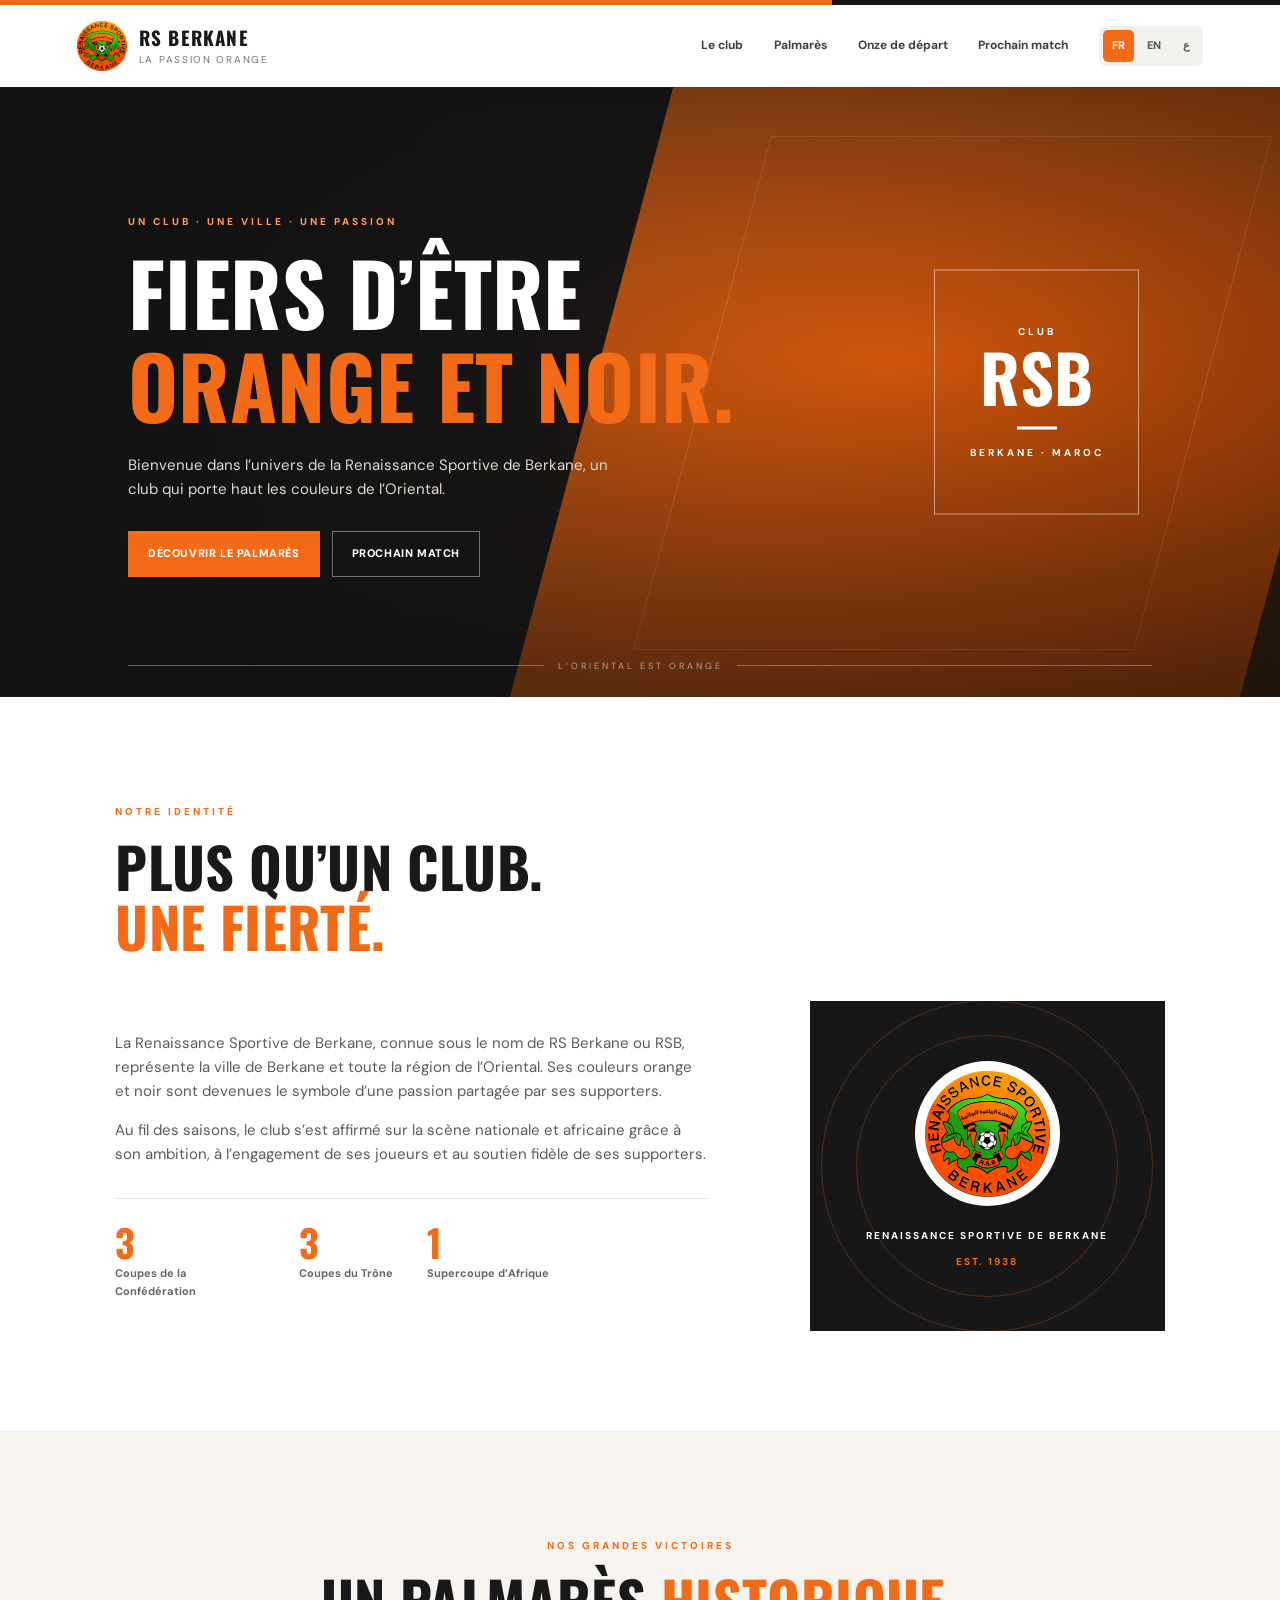
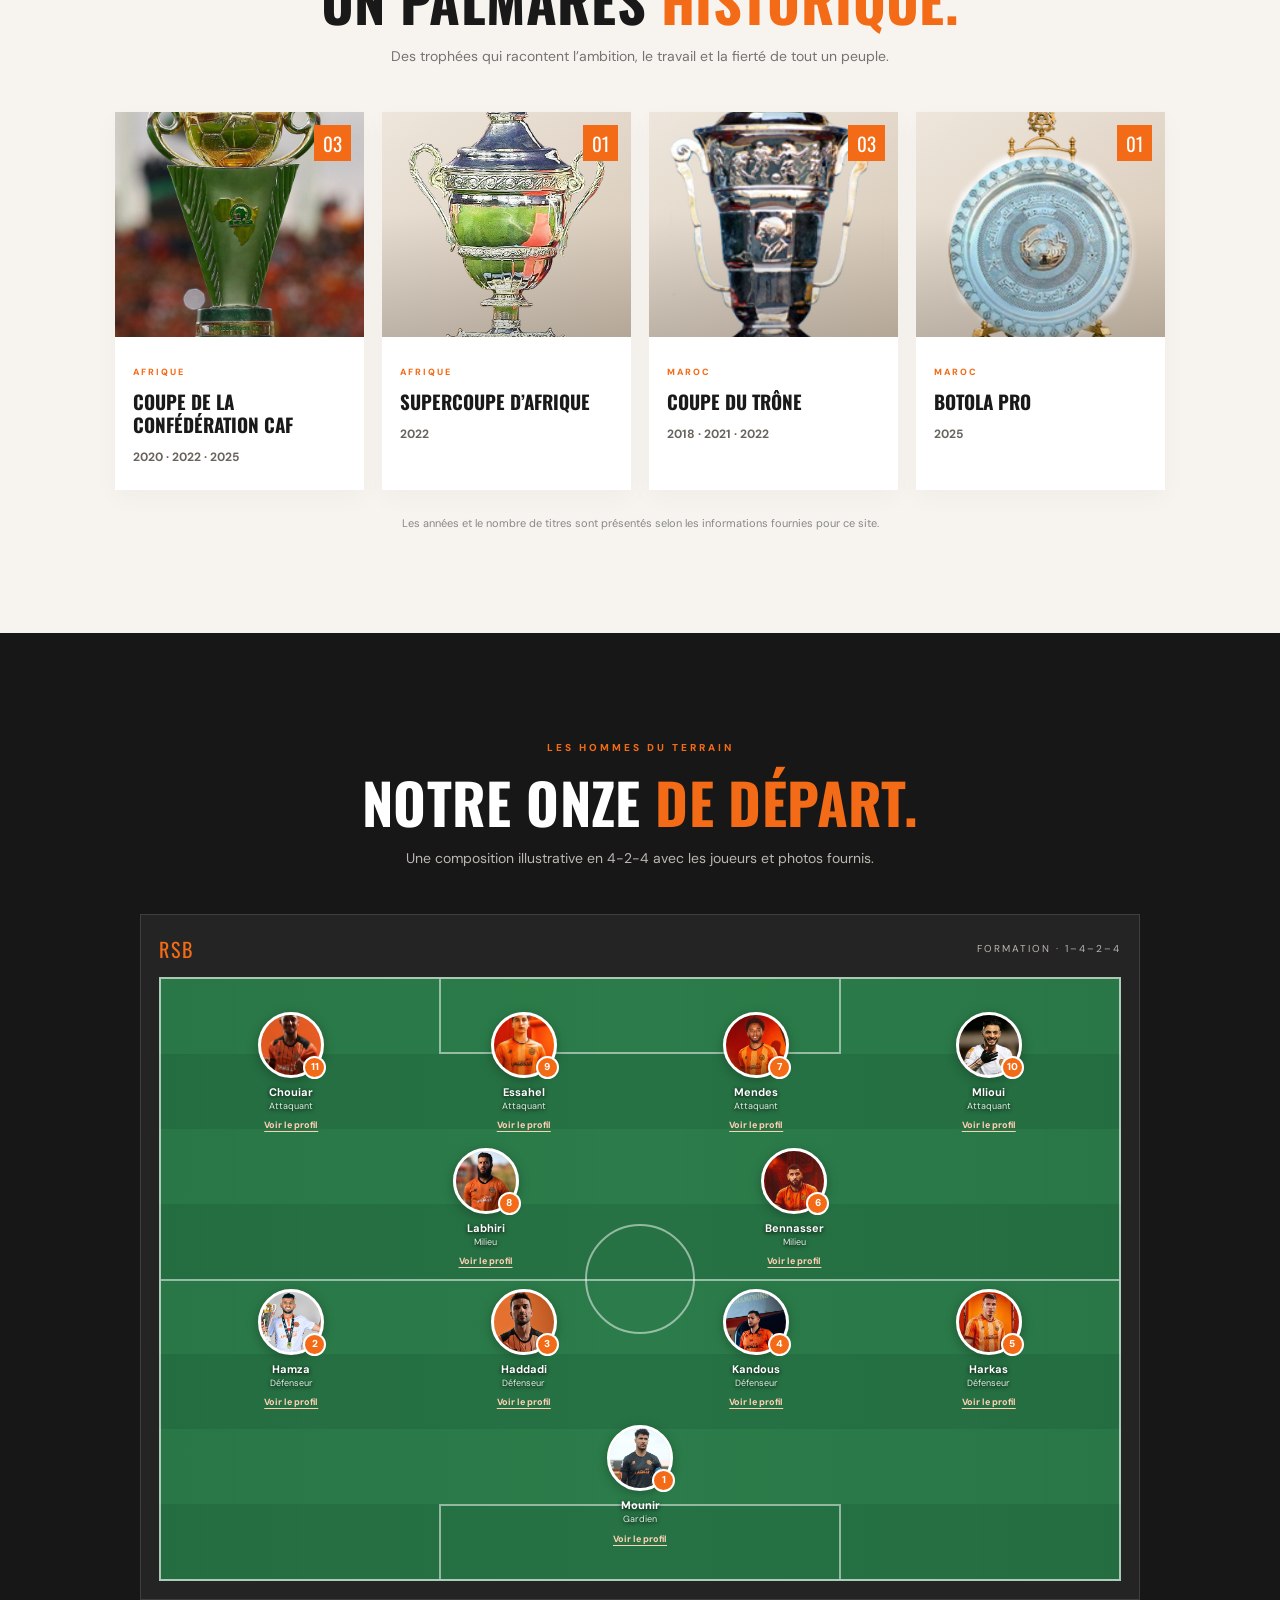
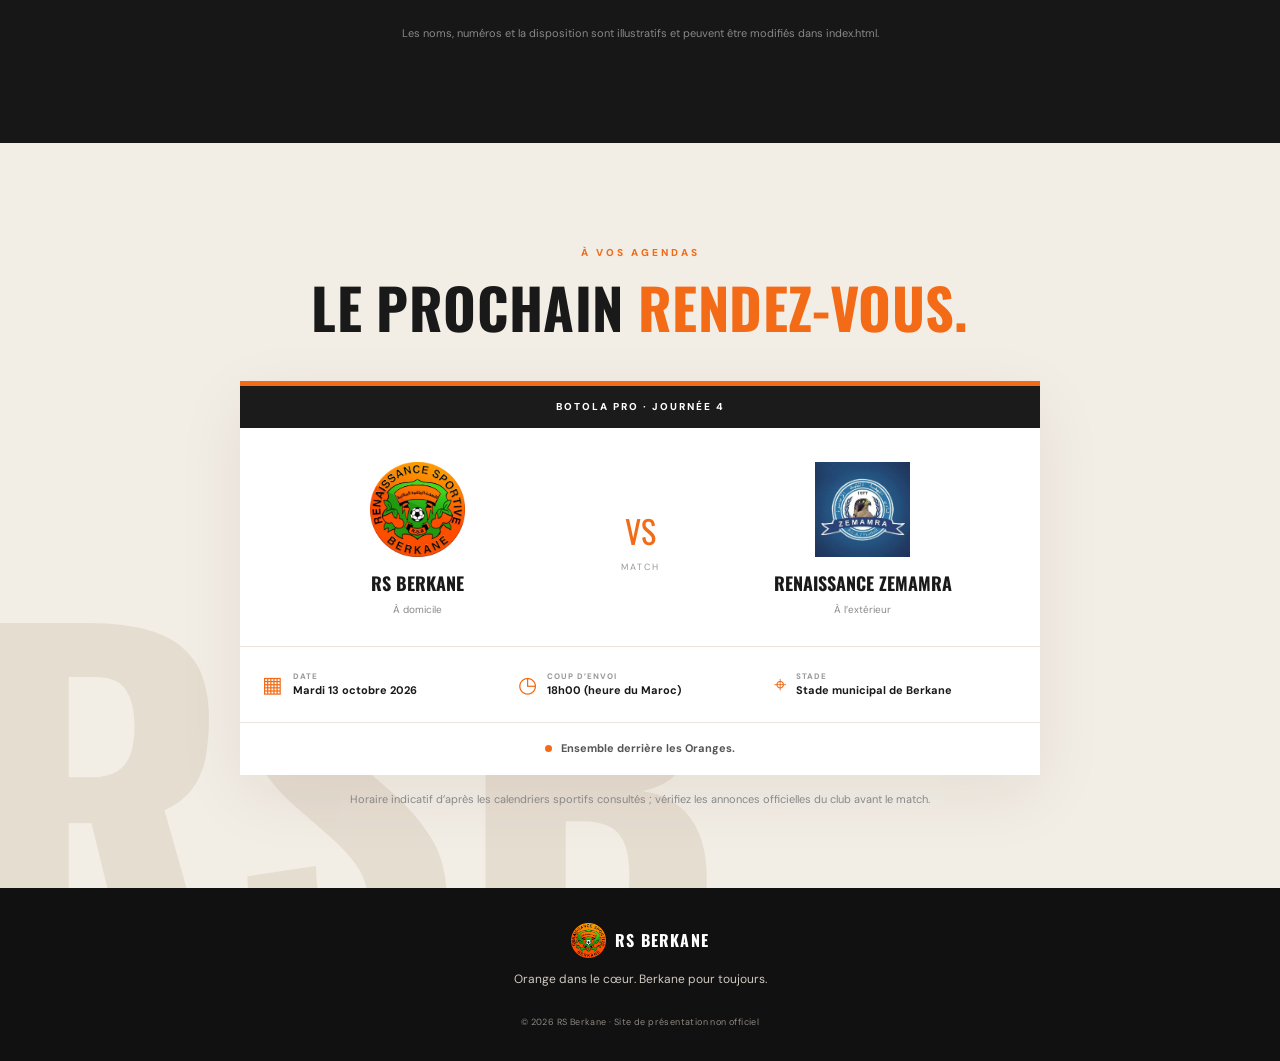
==== index.html @ 5e200d6b "Update index.html" ====
<!doctype html>
<html lang="fr">
<head>
  <meta charset="utf-8">
  <meta name="viewport" content="width=device-width, initial-scale=1">
  <meta name="theme-color" content="#f36b16">
  <meta name="description" content="Site de présentation de la Renaissance Sportive de Berkane : histoire, palmarès, effectif et prochain match.">
  <title>RS Berkane — Le club</title>
  <link rel="stylesheet" href="style.css">
</head>
<body>
  <div class="top-strip"></div>
  <header class="site-header">
    <a class="brand" href="#accueil" aria-label="RS Berkane accueil">
      <img src="images/rsb.png" alt="Logo de la Renaissance Sportive de Berkane" class="brand-logo" onerror="if(!this.dataset.triedFallback){this.dataset.triedFallback='1';this.src=this.src.replace('/images/','/')}else{this.classList.add('missing-image')}">
      <span><strong>RS BERKANE</strong><small data-i18n="brandSub">La passion orange</small></span>
    </a>
    <button class="menu-toggle" id="menuToggle" aria-label="Ouvrir le menu" aria-expanded="false">☰</button>
    <nav id="mainNav">
      <a href="#club" data-i18n="navClub">Le club</a>
      <a href="#palmares" data-i18n="navHonours">Palmarès</a>
      <a href="#effectif" data-i18n="navSquad">Onze de départ</a>
      <a href="#match" data-i18n="navMatch">Prochain match</a>
      <div class="language-switch" aria-label="Choisir la langue">
        <button data-lang="fr" class="lang-btn active">FR</button>
        <button data-lang="en" class="lang-btn">EN</button>
        <button data-lang="ar" class="lang-btn">ع</button>
      </div>
    </nav>
  </header>

  <main>
    <section class="hero" id="accueil">
      <div class="hero-overlay"></div>
      <div class="hero-content">
        <span class="eyebrow" data-i18n="heroEyebrow">UN CLUB · UNE VILLE · UNE PASSION</span>
        <h1 data-i18n="heroTitle">Fiers d’être<br><em>orange et noir.</em></h1>
        <p data-i18n="heroText">Bienvenue dans l’univers de la Renaissance Sportive de Berkane, un club qui porte haut les couleurs de l’Oriental.</p>
        <div class="hero-actions">
          <a class="btn btn-primary" href="#palmares" data-i18n="discoverHonours">Découvrir le palmarès</a>
          <a class="btn btn-ghost" href="#match" data-i18n="nextMatchBtn">Prochain match</a>
        </div>
      </div>
      <div class="hero-badge">
        <span class="badge-label" data-i18n="badgeClub">CLUB</span>
        <strong>RSB</strong>
        <span class="badge-line"></span>
        <small data-i18n="badgeCity">BERKANE · MAROC</small>
      </div>
      <div class="hero-bottomline"><span></span><span data-i18n="heroFooter">L’ORIENTAL EST ORANGE</span><span></span></div>
    </section>

    <section class="section club-section" id="club">
      <div class="section-heading">
        <span class="eyebrow" data-i18n="clubEyebrow">NOTRE IDENTITÉ</span>
        <h2 data-i18n="clubTitle">Plus qu’un club.<br><em>Une fierté.</em></h2>
      </div>
      <div class="club-grid">
        <div class="club-copy">
          <p data-i18n="clubText">La Renaissance Sportive de Berkane, connue sous le nom de RS Berkane ou RSB, représente la ville de Berkane et toute la région de l’Oriental. Ses couleurs orange et noir sont devenues le symbole d’une passion partagée par ses supporters.</p>
          <p data-i18n="clubText2">Au fil des saisons, le club s’est affirmé sur la scène nationale et africaine grâce à son ambition, à l’engagement de ses joueurs et au soutien fidèle de ses supporters.</p>
          <div class="club-stats">
            <div><strong>3</strong><span data-i18n="statConfed">Coupes de la Confédération</span></div>
            <div><strong>3</strong><span data-i18n="statThrone">Coupes du Trône</span></div>
            <div><strong>1</strong><span data-i18n="statSuper">Supercoupe d’Afrique</span></div>
          </div>
        </div>
        <div class="club-emblem-card">
          <div class="emblem-ring"><img src="images/rsb.png" alt="Emblème RSB" onerror="if(!this.dataset.triedFallback){this.dataset.triedFallback='1';this.src=this.src.replace('/images/','/')}else{this.classList.add('missing-image')}"></div>
          <span data-i18n="emblemCaption">RENAISSANCE SPORTIVE DE BERKANE</span>
          <small>EST. 1938</small>
        </div>
      </div>
    </section>

    <section class="section honours-section" id="palmares">
      <div class="section-heading centered">
        <span class="eyebrow" data-i18n="honoursEyebrow">NOS GRANDES VICTOIRES</span>
        <h2 data-i18n="honoursTitle">Un palmarès <em>historique.</em></h2>
        <p data-i18n="honoursIntro">Des trophées qui racontent l’ambition, le travail et la fierté de tout un peuple.</p>
      </div>
      <div class="trophy-grid">
        <article class="trophy-card">
          <div class="trophy-image"><img src="images/confed.jpeg" alt="Trophées de la Coupe de la Confédération CAF" onerror="if(!this.dataset.triedFallback){this.dataset.triedFallback='1';this.src=this.src.replace('/images/','/')}else{this.classList.add('missing-image')}"><span class="trophy-count">03</span></div>
          <div class="trophy-info"><span class="trophy-kicker" data-i18n="continental">AFRIQUE</span><h3 data-i18n="confedTitle">Coupe de la Confédération CAF</h3><p>2020 · 2022 · 2025</p></div>
        </article>
        <article class="trophy-card">
          <div class="trophy-image"><img src="images/Sca.jpeg" alt="Trophée de la Supercoupe d’Afrique" onerror="if(!this.dataset.triedFallback){this.dataset.triedFallback='1';this.src=this.src.replace('/images/','/')}else{this.classList.add('missing-image')}"><span class="trophy-count">01</span></div>
          <div class="trophy-info"><span class="trophy-kicker" data-i18n="continental">AFRIQUE</span><h3 data-i18n="superTitle">Supercoupe d’Afrique</h3><p>2022</p></div>
        </article>
        <article class="trophy-card">
          <div class="trophy-image"><img src="images/cdt.jpeg" alt="Trophées de la Coupe du Trône du Maroc" onerror="if(!this.dataset.triedFallback){this.dataset.triedFallback='1';this.src=this.src.replace('/images/','/')}else{this.classList.add('missing-image')}"><span class="trophy-count">03</span></div>
          <div class="trophy-info"><span class="trophy-kicker" data-i18n="national">MAROC</span><h3 data-i18n="throneTitle">Coupe du Trône</h3><p>2018 · 2021 · 2022</p></div>
        </article>
        <article class="trophy-card">
          <div class="trophy-image"><img src="images/botola.jpeg" alt="Trophée de la Botola Pro" onerror="if(!this.dataset.triedFallback){this.dataset.triedFallback='1';this.src=this.src.replace('/images/','/')}else{this.classList.add('missing-image')}"><span class="trophy-count">01</span></div>
          <div class="trophy-info"><span class="trophy-kicker" data-i18n="national">MAROC</span><h3 data-i18n="botolaTitle">Botola Pro</h3><p>2025</p></div>
        </article>
      </div>
      <p class="small-note" data-i18n="honoursNote">Les années et le nombre de titres sont présentés selon les informations fournies pour ce site.</p>
    </section>

    <section class="section squad-section" id="effectif">
      <div class="section-heading centered">
        <span class="eyebrow" data-i18n="squadEyebrow">LES HOMMES DU TERRAIN</span>
        <h2 data-i18n="squadTitle">Notre onze <em>de départ.</em></h2>
        <p data-i18n="squadIntro">Une composition illustrative en 4-2-4 avec les joueurs et photos fournis.</p>
      </div>
      <div class="pitch-wrap">
        <div class="pitch-label"><span>RSB</span><span data-i18n="formation">FORMATION · 2–4–4</span></div>
        <div class="pitch">
          <div class="pitch-line halfway"></div><div class="center-circle"></div><div class="penalty-box top-box"></div><div class="penalty-box bottom-box"></div>
          <div class="player-row attackers">
            <a class="player player-link" href="players/chouiar.html" aria-label="Chouiar - player profile"><div class="player-photo"><img src="images/chouiar.jpeg" alt="Chouiar" onerror="if(!this.dataset.triedFallback){this.dataset.triedFallback='1';this.src=this.src.replace('/images/','/')}else{this.classList.add('missing-image')}"><span>11</span></div><strong>Chouiar</strong><small data-i18n="forward">Attaquant</small><span class="player-more" data-i18n="profileLink">Voir le profil</span></a>
            <a class="player player-link" href="players/essahel.html" aria-label="Essahel - player profile"><div class="player-photo"><img src="images/essahel.jpeg" alt="Essahel" onerror="if(!this.dataset.triedFallback){this.dataset.triedFallback='1';this.src=this.src.replace('/images/','/')}else{this.classList.add('missing-image')}"><span>9</span></div><strong>Essahel</strong><small data-i18n="forward">Attaquant</small><span class="player-more" data-i18n="profileLink">Voir le profil</span></a>
            <a class="player player-link" href="players/mendes.html" aria-label="Mendes - player profile"><div class="player-photo"><img src="images/mendes.jpeg" alt="Mendes" onerror="if(!this.dataset.triedFallback){this.dataset.triedFallback='1';this.src=this.src.replace('/images/','/')}else{this.classList.add('missing-image')}"><span>7</span></div><strong>Mendes</strong><small data-i18n="forward">Attaquant</small><span class="player-more" data-i18n="profileLink">Voir le profil</span></a>
            <a class="player player-link" href="players/mlioui.html" aria-label="Mlioui - player profile"><div class="player-photo"><img src="images/mlioui.jpeg" alt="Mlioui" onerror="if(!this.dataset.triedFallback){this.dataset.triedFallback='1';this.src=this.src.replace('/images/','/')}else{this.classList.add('missing-image')}"><span>10</span></div><strong>Mlioui</strong><small data-i18n="forward">Attaquant</small><span class="player-more" data-i18n="profileLink">Voir le profil</span></a>
          </div>
          <div class="player-row midfielders">
            <a class="player player-link" href="players/labhiri.html" aria-label="Yassine Labhiri - player profile"><div class="player-photo"><img src="images/labhiri.jpeg" alt="Labhiri" onerror="if(!this.dataset.triedFallback){this.dataset.triedFallback='1';this.src=this.src.replace('/images/','/')}else{this.classList.add('missing-image')}"><span>8</span></div><strong>Labhiri</strong><small data-i18n="midfielder">Milieu</small><span class="player-more" data-i18n="profileLink">Voir le profil</span></a>
            <a class="player player-link" href="players/bennasser.html" aria-label="Bennasser - player profile"><div class="player-photo"><img src="images/bennasser.jpeg" alt="Bennasser" onerror="if(!this.dataset.triedFallback){this.dataset.triedFallback='1';this.src=this.src.replace('/images/','/')}else{this.classList.add('missing-image')}"><span>6</span></div><strong>Bennasser</strong><small data-i18n="midfielder">Milieu</small><span class="player-more" data-i18n="profileLink">Voir le profil</span></a>
          </div>
          <div class="player-row defenders">
            <a class="player player-link" href="players/hamza.html" aria-label="Hamza - player profile"><div class="player-photo"><img src="images/hamza.jpeg" alt="Hamza" onerror="if(!this.dataset.triedFallback){this.dataset.triedFallback='1';this.src=this.src.replace('/images/','/')}else{this.classList.add('missing-image')}"><span>2</span></div><strong>Hamza</strong><small data-i18n="defender">Défenseur</small><span class="player-more" data-i18n="profileLink">Voir le profil</span></a>
            <a class="player player-link" href="players/haddadi.html" aria-label="Haddadi - player profile"><div class="player-photo"><img src="images/haddadi.jpeg" alt="Haddadi" onerror="if(!this.dataset.triedFallback){this.dataset.triedFallback='1';this.src=this.src.replace('/images/','/')}else{this.classList.add('missing-image')}"><span>3</span></div><strong>Haddadi</strong><small data-i18n="defender">Défenseur</small><span class="player-more" data-i18n="profileLink">Voir le profil</span></a>
            <a class="player player-link" href="players/kandous.html" aria-label="Kandous - player profile"><div class="player-photo"><img src="images/kandous.jpeg" alt="Kandous" onerror="if(!this.dataset.triedFallback){this.dataset.triedFallback='1';this.src=this.src.replace('/images/','/')}else{this.classList.add('missing-image')}"><span>4</span></div><strong>Kandous</strong><small data-i18n="defender">Défenseur</small><span class="player-more" data-i18n="profileLink">Voir le profil</span></a>
            <a class="player player-link" href="players/harkas.html" aria-label="Harkas - player profile"><div class="player-photo"><img src="images/harkas.jpeg" alt="Harkas" onerror="if(!this.dataset.triedFallback){this.dataset.triedFallback='1';this.src=this.src.replace('/images/','/')}else{this.classList.add('missing-image')}"><span>5</span></div><strong>Harkas</strong><small data-i18n="defender">Défenseur</small><span class="player-more" data-i18n="profileLink">Voir le profil</span></a>
          </div>
          <div class="player-row goalkeeper">
            <a class="player player-link" href="players/mounir.html" aria-label="Mounir - player profile"><div class="player-photo"><img src="images/mounir.jpeg" alt="Mounir" onerror="if(!this.dataset.triedFallback){this.dataset.triedFallback='1';this.src=this.src.replace('/images/','/')}else{this.classList.add('missing-image')}"><span>1</span></div><strong>Mounir</strong><small data-i18n="goalkeeper">Gardien</small><span class="player-more" data-i18n="profileLink">Voir le profil</span></a>
          </div>
        </div>
      </div>
      <p class="small-note" data-i18n="squadNote"></p>
    </section>

    <section class="match-section" id="match">
      <div class="match-bg-mark">RSB</div>
      <div class="section-heading centered">
        <span class="eyebrow" data-i18n="matchEyebrow">À VOS AGENDAS</span>
        <h2 data-i18n="matchTitle">Le prochain <em>rendez-vous.</em></h2>
      </div>
      <div class="match-card">
        <div class="competition" data-i18n="competition">BOTOLA PRO · JOURNÉE 4</div>
        <div class="teams">
          <div class="team">
            <img src="images/rsb.png" alt="RS Berkane" onerror="if(!this.dataset.triedFallback){this.dataset.triedFallback='1';this.src=this.src.replace('/images/','/')}else{this.classList.add('missing-image')}">
            <strong>RS Berkane</strong><small data-i18n="home">À domicile</small>
          </div>
          <div class="match-vs"><span>VS</span><small data-i18n="match">MATCH</small></div>
          <div class="team">
            <img src="images/zemmamra.jpeg" alt="Renaissance Zemamra" onerror="if(!this.dataset.triedFallback){this.dataset.triedFallback='1';this.src=this.src.replace('/images/','/')}else{this.classList.add('missing-image')}">
            <strong data-i18n="zemmamra">Renaissance Zemamra</strong><small data-i18n="away">À l’extérieur</small>
          </div>
        </div>
        <div class="match-details">
          <div><span class="detail-icon">▦</span><span><small data-i18n="dateLabel">DATE</small><strong data-i18n="matchDate">Mardi 13 octobre 2026</strong></span></div>
          <div><span class="detail-icon">◷</span><span><small data-i18n="timeLabel">COUP D’ENVOI</small><strong data-i18n="matchTime">18h00 (heure du Maroc)</strong></span></div>
          <div><span class="detail-icon">⌖</span><span><small data-i18n="stadiumLabel">STADE</small><strong data-i18n="stadium">Stade municipal de Berkane</strong></span></div>
        </div>
        <div class="match-footer"><span class="live-dot"></span><span data-i18n="matchFooter">Ensemble derrière les Oranges.</span></div>
      </div>
      <p class="small-note match-note" data-i18n="matchNote">Horaire indicatif d’après les calendriers sportifs consultés ; vérifiez les annonces officielles du club avant le match.</p>
    </section>
  </main>

  <footer class="site-footer">
    <a class="footer-brand" href="#accueil"><img src="images/rsb.png" alt="" onerror="if(!this.dataset.triedFallback){this.dataset.triedFallback='1';this.src=this.src.replace('/images/','/')}else{this.classList.add('missing-image')}"><strong>RS BERKANE</strong></a>
    <p data-i18n="footerText">Orange dans le cœur. Berkane pour toujours.</p>
    <span>© <span id="year"></span> RS Berkane · <span data-i18n="fanSite">Site de présentation non officiel</span></span>
  </footer>
  <script src="translations.js"></script>
  <script src="script.js"></script>
</body>
</html>
---- style.css ----
@import url('https://fonts.googleapis.com/css2?family=DM+Sans:wght@400;500;600;700&family=Oswald:wght@400;500;600;700&family=Cairo:wght@400;600;700;800&display=swap');

:root{--orange:#f36b16;--orange-dark:#c94a05;--black:#101010;--ink:#191919;--muted:#737373;--cream:#f7f4ef;--white:#fff;--line:#e8e3dc;--green:#247d4a}
*{box-sizing:border-box}
html{scroll-behavior:smooth;scroll-padding-top:86px}
body{margin:0;background:var(--cream);color:var(--ink);font-family:"DM Sans",Arial,sans-serif;line-height:1.6}
img{max-width:100%;display:block}
a{color:inherit;text-decoration:none}
button{font:inherit}
.top-strip{height:5px;background:linear-gradient(90deg,var(--orange) 0 65%,#151515 65% 100%)}
.site-header{height:82px;display:flex;align-items:center;justify-content:space-between;padding:0 clamp(20px,6vw,88px);background:#fff;position:sticky;top:0;z-index:20;box-shadow:0 3px 22px #0000000b}
.brand{display:flex;align-items:center;gap:12px;min-width:180px}
.brand-logo{width:50px;height:50px;object-fit:contain}
.brand span{display:flex;flex-direction:column;line-height:1.2}
.brand strong,.footer-brand strong{font-family:Oswald,sans-serif;font-size:19px;letter-spacing:1.2px}
.brand small{font-size:10px;letter-spacing:1.7px;text-transform:uppercase;color:var(--muted);margin-top:5px}
nav{display:flex;align-items:center;gap:clamp(14px,2.4vw,34px)}
nav>a{font-size:12px;font-weight:700;color:#3f3f3f;transition:color .2s}
nav>a:hover{color:var(--orange)}
.language-switch{display:flex;gap:4px;background:#f3f1ed;border-radius:7px;padding:4px}
.lang-btn{border:0;background:transparent;padding:7px 9px;border-radius:5px;font-size:11px;font-weight:800;cursor:pointer;color:#555}
.lang-btn.active{background:var(--orange);color:#fff}
.menu-toggle{display:none;border:0;background:transparent;font-size:27px;cursor:pointer}
.hero{position:relative;min-height:610px;display:flex;align-items:center;overflow:hidden;background:linear-gradient(112deg,#151515 0%,#1b1714 56%,#3a1b0a 100%);color:white;padding:90px clamp(24px,10vw,145px)}
.hero:before{content:"";position:absolute;right:-4%;top:-24%;height:135%;width:57%;background:linear-gradient(135deg,#f36b16,#b94300);transform:skewX(-15deg);opacity:.95}
.hero:after{content:"";position:absolute;right:6%;top:8%;width:39%;height:84%;border:1px solid #ffffff33;transform:skewX(-15deg)}
.hero-overlay{position:absolute;inset:0;background:radial-gradient(ellipse at 70% 45%,transparent 0%,#10101099 72%);z-index:1}
.hero-content{position:relative;z-index:2;max-width:620px}
.eyebrow{display:inline-block;font-size:10px;font-weight:800;letter-spacing:3px;color:var(--orange);margin-bottom:16px}
.hero .eyebrow{color:#ff9b5e}
h1,h2,h3,p{margin-top:0}
h1,h2{font-family:Oswald,Impact,sans-serif;text-transform:uppercase;line-height:1.08;letter-spacing:.4px}
h1{font-size:clamp(48px,6.7vw,86px);margin-bottom:22px}
h1 em,h2 em{font-style:normal;color:var(--orange)}
.hero p{max-width:480px;color:#dedbd7;font-size:15px;margin-bottom:30px}
.hero-actions{display:flex;flex-wrap:wrap;gap:12px}
.btn{display:inline-flex;align-items:center;justify-content:center;padding:13px 19px;font-size:11px;font-weight:800;text-transform:uppercase;letter-spacing:.6px;border:1px solid transparent;transition:transform .2s,background .2s}
.btn:hover{transform:translateY(-2px)}
.btn-primary{background:var(--orange);color:white}
.btn-primary:hover{background:#ff7d2c}
.btn-ghost{border-color:#ffffff66;color:white}
.hero-badge{position:absolute;z-index:2;right:clamp(30px,11vw,160px);top:50%;transform:translateY(-50%);width:205px;height:245px;border:1px solid #ffffff80;display:flex;flex-direction:column;align-items:center;justify-content:center;color:#fff}
.hero-badge strong{font-family:Oswald,sans-serif;font-size:66px;line-height:1.1}
.badge-label,.hero-badge small{font-size:10px;letter-spacing:3px;font-weight:700}
.badge-line{height:3px;width:40px;background:white;margin:15px 0}
.hero-bottomline{position:absolute;bottom:24px;left:clamp(24px,10vw,145px);right:clamp(24px,10vw,145px);display:flex;align-items:center;gap:14px;color:#ffffff8c;font-size:9px;letter-spacing:3px;z-index:2}
.hero-bottomline span:first-child,.hero-bottomline span:last-child{height:1px;background:#ffffff50;flex:1}
.section{padding:100px clamp(22px,9vw,130px)}
.section-heading{max-width:720px;margin-bottom:44px}
.section-heading h2{font-size:clamp(36px,4.6vw,56px);margin-bottom:15px}
.section-heading p{color:var(--muted);max-width:600px;font-size:14px}
.centered{text-align:center;margin-left:auto;margin-right:auto}
.centered p{margin-left:auto;margin-right:auto}
.club-section{background:#fff}
.club-grid{display:grid;grid-template-columns:1.25fr .75fr;gap:clamp(30px,8vw,110px);align-items:center}
.club-copy>p{font-size:15px;color:#5d5b58;max-width:680px}
.club-stats{display:flex;gap:34px;border-top:1px solid var(--line);padding-top:24px;margin-top:32px}
.club-stats div{display:flex;flex-direction:column;gap:4px;max-width:150px}
.club-stats strong{font-family:Oswald,sans-serif;color:var(--orange);font-size:38px;line-height:1}
.club-stats span{font-size:11px;color:#666;font-weight:700}
.club-emblem-card{min-height:330px;background:#171717;color:#fff;display:flex;flex-direction:column;align-items:center;justify-content:center;position:relative;overflow:hidden;padding:30px}
.club-emblem-card:before,.club-emblem-card:after{content:"";position:absolute;border:1px solid #f36b1644;border-radius:50%;width:330px;height:330px}
.club-emblem-card:after{width:260px;height:260px}
.emblem-ring{position:relative;z-index:1;width:145px;height:145px;background:white;border-radius:50%;padding:10px;display:grid;place-items:center;margin-bottom:22px}
.emblem-ring img{width:100%;height:100%;object-fit:contain}
.club-emblem-card>span,.club-emblem-card>small{position:relative;z-index:1;letter-spacing:2px;text-align:center;font-size:10px;font-weight:700}
.club-emblem-card>small{color:var(--orange);margin-top:10px}
.honours-section{background:var(--cream)}
.trophy-grid{display:grid;grid-template-columns:repeat(4,minmax(0,1fr));gap:18px}
.trophy-card{background:#fff;min-width:0;box-shadow:0 8px 25px #17120d08;transition:transform .25s,box-shadow .25s}
.trophy-card:hover{transform:translateY(-6px);box-shadow:0 16px 35px #17120d12}
.trophy-image{height:225px;position:relative;background:linear-gradient(145deg,#eee6dc,#d4c5b3);overflow:hidden}
.trophy-image:after{content:"";position:absolute;inset:45% 0 0;background:linear-gradient(transparent,#00000028);pointer-events:none}
.trophy-image img{width:100%;height:100%;object-fit:cover}
.trophy-count{position:absolute;right:13px;top:13px;background:var(--orange);color:#fff;font-family:Oswald,sans-serif;font-size:19px;padding:3px 9px;z-index:1}
.trophy-info{padding:20px 18px 23px}
.trophy-kicker{font-size:9px;letter-spacing:2px;color:var(--orange);font-weight:800}
.trophy-info h3{font-family:Oswald,sans-serif;font-size:19px;text-transform:uppercase;line-height:1.2;margin:8px 0 12px}
.trophy-info p{font-size:12px;color:#69635d;font-weight:700;margin-bottom:0}
.small-note{font-size:11px;color:#888;text-align:center;margin:25px 0 0}
.squad-section{background:#171717;color:#fff}
.squad-section .section-heading p{color:#bcb7b1}
.pitch-wrap{max-width:1000px;margin:auto;background:#242424;border:1px solid #ffffff1f;padding:18px}
.pitch-label{display:flex;justify-content:space-between;align-items:center;font-size:10px;letter-spacing:2px;color:#bdb6af;margin-bottom:12px}
.pitch-label span:first-child{color:var(--orange);font-family:Oswald,sans-serif;font-size:20px}
.pitch{min-height:580px;position:relative;overflow:hidden;background:repeating-linear-gradient(0deg,#267244 0px,#267244 75px,#2b7c4a 75px,#2b7c4a 150px);border:2px solid #ffffff9c;padding:28px 20px;display:flex;flex-direction:column;justify-content:space-between}
.pitch:before{content:"";position:absolute;inset:0;background:linear-gradient(90deg,#0000000b,transparent 50%,#0000000b)}
.pitch-line{position:absolute;left:0;right:0;top:50%;border-top:2px solid #ffffff80}
.center-circle{position:absolute;left:50%;top:50%;width:110px;height:110px;border:2px solid #ffffff80;border-radius:50%;transform:translate(-50%,-50%)}
.penalty-box{position:absolute;left:29%;width:42%;height:75px;border:2px solid #ffffff80}
.top-box{top:0;border-top:0}.bottom-box{bottom:0;border-bottom:0}
.player-row{position:relative;z-index:1;display:flex;align-items:center;justify-content:space-around;gap:12px}
.player{width:115px;display:flex;flex-direction:column;align-items:center;text-align:center;min-width:0}
.player-photo{position:relative;width:66px;height:66px;border-radius:50%;border:3px solid #fff;background:#ece4d9;box-shadow:0 3px 12px #0004;margin-bottom:7px}
.player-photo img{width:100%;height:100%;border-radius:50%;object-fit:cover}
.player-photo span{position:absolute;right:-5px;bottom:-4px;width:23px;height:23px;display:grid;place-items:center;border-radius:50%;background:var(--orange);border:2px solid #fff;font-size:10px;font-weight:800;color:white}
.player strong{font-size:11px;line-height:1.3;color:white;text-shadow:0 1px 4px #000}
.player small{font-size:9px;color:#e1f1e4;text-shadow:0 1px 4px #000}
.attackers{margin-bottom:0}.midfielders{padding:5px 17%}.defenders{padding:5px 0}.goalkeeper{margin-top:0}
.match-section{position:relative;overflow:hidden;background:#f2ede5;padding:95px 22px 80px}
.match-bg-mark{position:absolute;left:-3%;bottom:-120px;font-family:Oswald,sans-serif;font-size:clamp(200px,35vw,500px);font-weight:700;color:#e6ddd1;line-height:1;pointer-events:none}
.match-section .section-heading,.match-card,.match-note{position:relative;z-index:1}
.match-card{max-width:800px;margin:auto;background:#fff;box-shadow:0 20px 65px #37220e12;border-top:5px solid var(--orange)}
.competition{text-align:center;font-size:10px;font-weight:800;letter-spacing:2px;background:#1b1b1b;color:white;padding:13px}
.teams{display:grid;grid-template-columns:1fr 100px 1fr;align-items:center;text-align:center;padding:34px 20px 28px;gap:15px}
.team{display:flex;flex-direction:column;align-items:center}
.team img{height:95px;width:95px;object-fit:contain;margin-bottom:12px}
.team strong{font-family:Oswald,sans-serif;text-transform:uppercase;font-size:18px}
.team small{color:#888;font-size:10px;margin-top:4px}
.match-vs{display:flex;flex-direction:column;align-items:center;gap:4px}
.match-vs span{font-family:Oswald,sans-serif;font-size:32px;color:var(--orange)}
.match-vs small{font-size:9px;letter-spacing:2px;color:#999}
.match-details{display:grid;grid-template-columns:repeat(3,1fr);border-top:1px solid var(--line);border-bottom:1px solid var(--line);padding:20px 22px;gap:12px}
.match-details>div{display:flex;align-items:center;gap:10px}
.detail-icon{font-size:22px;color:var(--orange)}
.match-details div span:last-child{display:flex;flex-direction:column;min-width:0}
.match-details small{font-size:8px;letter-spacing:1px;color:#999;font-weight:800}
.match-details strong{font-size:11px;line-height:1.4}
.match-footer{display:flex;align-items:center;justify-content:center;gap:9px;padding:17px;font-size:11px;font-weight:700;color:#555}
.live-dot{width:7px;height:7px;border-radius:50%;background:var(--orange)}
.match-note{max-width:800px;margin:16px auto 0}
.site-footer{background:#111;color:white;text-align:center;padding:35px 20px 28px}
.footer-brand{display:flex;justify-content:center;align-items:center;gap:9px}
.footer-brand img{width:35px;height:35px;object-fit:contain}
.footer-brand strong{font-size:16px}
.site-footer p{color:#d0c9c1;font-size:12px;margin:12px 0 18px}
.site-footer>span{font-size:9px;color:#8e8881;letter-spacing:.4px}
.missing-image{object-fit:contain!important;background:#e7dfd5!important;color:#555}
[dir="rtl"]{font-family:"Cairo","DM Sans",Arial,sans-serif}
[dir="rtl"] .site-header{flex-direction:row-reverse}
[dir="rtl"] nav{flex-direction:row-reverse}
[dir="rtl"] .brand{flex-direction:row-reverse}
[dir="rtl"] .hero{direction:rtl}
[dir="rtl"] .hero:before{right:auto;left:-4%}
[dir="rtl"] .hero:after{right:auto;left:6%}
[dir="rtl"] .hero-badge{right:auto;left:clamp(30px,11vw,160px)}
[dir="rtl"] .hero-bottomline{left:clamp(24px,10vw,145px);right:clamp(24px,10vw,145px)}
[dir="rtl"] .club-grid{direction:rtl}
[dir="rtl"] .club-stats{flex-direction:row-reverse}
[dir="rtl"] .trophy-info{text-align:right}
[dir="rtl"] .match-details{direction:rtl}
[dir="rtl"] .pitch-label{direction:rtl}
[dir="rtl"] .section-heading{direction:rtl}
[dir="rtl"] .match-bg-mark{left:auto;right:-3%}
[dir="rtl"] h1,[dir="rtl"] h2,[dir="rtl"] h3{font-family:"Cairo",sans-serif}
@media(max-width:950px){
 .site-header{padding:0 24px}.menu-toggle{display:block}
 nav{display:none;position:absolute;left:0;right:0;top:82px;padding:22px 24px;background:white;box-shadow:0 15px 20px #00000010;flex-direction:column;align-items:flex-start;gap:18px}
 nav.open{display:flex}.language-switch{align-self:flex-start}
 .hero{min-height:570px;padding:80px 7vw}.hero-badge{right:7vw;width:150px;height:185px;opacity:.75}.hero-badge strong{font-size:48px}
 .trophy-grid{grid-template-columns:repeat(2,minmax(0,1fr))}
 .club-grid{gap:35px}.club-stats{gap:20px}
 [dir="rtl"] .hero-badge{left:7vw;right:auto}
}
@media(max-width:650px){
 .site-header{height:72px}.brand-logo{width:43px;height:43px}.brand strong{font-size:17px}
 nav{top:72px}
 .hero{min-height:600px;padding:70px 24px 90px;align-items:flex-start}
 .hero:before{width:72%;right:-25%;top:15%;height:100%;opacity:.38}.hero:after{display:none}
 .hero-content{max-width:100%}.hero-badge{display:none}h1{font-size:56px}
 .hero-bottomline{left:24px;right:24px;bottom:20px;font-size:8px;letter-spacing:2px}
 .section{padding:70px 22px}.club-grid{grid-template-columns:1fr}.club-emblem-card{min-height:280px}
 .club-stats{gap:15px;justify-content:space-between}.club-stats strong{font-size:32px}.club-stats span{font-size:10px}
 .trophy-grid{gap:12px}.trophy-image{height:165px}.trophy-info{padding:15px 12px 18px}.trophy-info h3{font-size:16px}.trophy-info p{font-size:10px}
 .pitch-wrap{padding:9px}.pitch{min-height:500px;padding:20px 5px}.player{width:72px}.player-photo{width:50px;height:50px}.player-photo span{width:20px;height:20px;font-size:9px}.player strong{font-size:9px}.player small{font-size:8px}
 .midfielders{padding:0 12%}.pitch-label{font-size:8px}
 .match-section{padding:70px 16px 55px}.teams{grid-template-columns:1fr 48px 1fr;padding:27px 8px 23px;gap:5px}.team img{width:68px;height:68px}.team strong{font-size:13px}.team small{font-size:9px}.match-vs span{font-size:24px}
 .match-details{grid-template-columns:1fr;padding:16px 22px;gap:14px}.match-details strong{font-size:12px}.detail-icon{width:22px;text-align:center}
 [dir="rtl"] .hero{padding-right:24px;padding-left:24px}
}
@media(max-width:380px){.trophy-grid{grid-template-columns:1fr}.trophy-image{height:210px}.club-stats{gap:9px}.club-stats span{font-size:9px}.player{width:63px}.player-photo{width:45px;height:45px}}


/* Clickable player cards and player profile pages */
.player-link{cursor:pointer;text-decoration:none;transition:transform .2s ease,filter .2s ease;border-radius:8px;padding:5px 3px}
.player-link:hover,.player-link:focus-visible{transform:translateY(-4px);filter:brightness(1.08);outline:2px solid var(--orange);outline-offset:3px}
.player-more{font-size:9px;font-weight:800;color:#ffd0b3;margin-top:5px;text-decoration:underline;text-underline-offset:3px}
.profile-main{min-height:70vh;padding:64px clamp(20px,8vw,110px) 90px;background:var(--cream)}
.profile-back{display:inline-flex;align-items:center;gap:9px;margin-bottom:28px;color:var(--orange-dark);font-size:12px;font-weight:800}
.profile-card{max-width:980px;margin:0 auto;background:#fff;display:grid;grid-template-columns:minmax(240px,.8fr) 1.2fr;box-shadow:0 18px 55px #21170f12;border-top:5px solid var(--orange);overflow:hidden}
.profile-portrait{min-height:420px;background:linear-gradient(145deg,#191919,#3c210f);display:flex;align-items:center;justify-content:center;padding:28px;position:relative}
.profile-portrait:before{content:"RSB";position:absolute;font:700 100px Oswald,sans-serif;color:#ffffff0d;transform:rotate(-90deg);left:-7px;top:35%}
.profile-portrait img{position:relative;width:min(100%,340px);height:360px;object-fit:cover;object-position:center top;border:4px solid var(--orange);box-shadow:0 12px 35px #0005}
.profile-copy{padding:clamp(25px,5vw,52px)}
.profile-copy h1{font-size:clamp(38px,5vw,58px);margin:0 0 12px;color:var(--ink)}
.profile-copy .eyebrow{margin-bottom:10px}
.profile-position{display:inline-block;background:#fff0e6;color:var(--orange-dark);padding:7px 12px;font-size:11px;font-weight:800;border-radius:3px;margin-bottom:26px}
.profile-copy h2{font-size:23px;margin:16px 0 12px}
.profile-copy p{font-size:14px;color:#666}
.profile-details{display:grid;grid-template-columns:repeat(2,minmax(0,1fr));gap:10px;margin:22px 0}
.profile-detail{background:#f7f4ef;padding:14px}
.profile-detail small{display:block;color:#777;font-size:10px;font-weight:800;text-transform:uppercase;letter-spacing:.8px;margin-bottom:5px}
.profile-detail strong{font-size:13px}
.profile-note{font-size:11px!important;border-top:1px solid var(--line);padding-top:15px}
[dir="rtl"] .profile-card{direction:rtl}
[dir="rtl"] .profile-portrait:before{left:auto;right:-7px}
@media(max-width:650px){.profile-card{grid-template-columns:1fr}.profile-portrait{min-height:300px}.profile-portrait img{height:280px;max-width:260px}.profile-copy{padding:26px}.profile-main{padding-top:35px}.profile-details{grid-template-columns:1fr 1fr}}
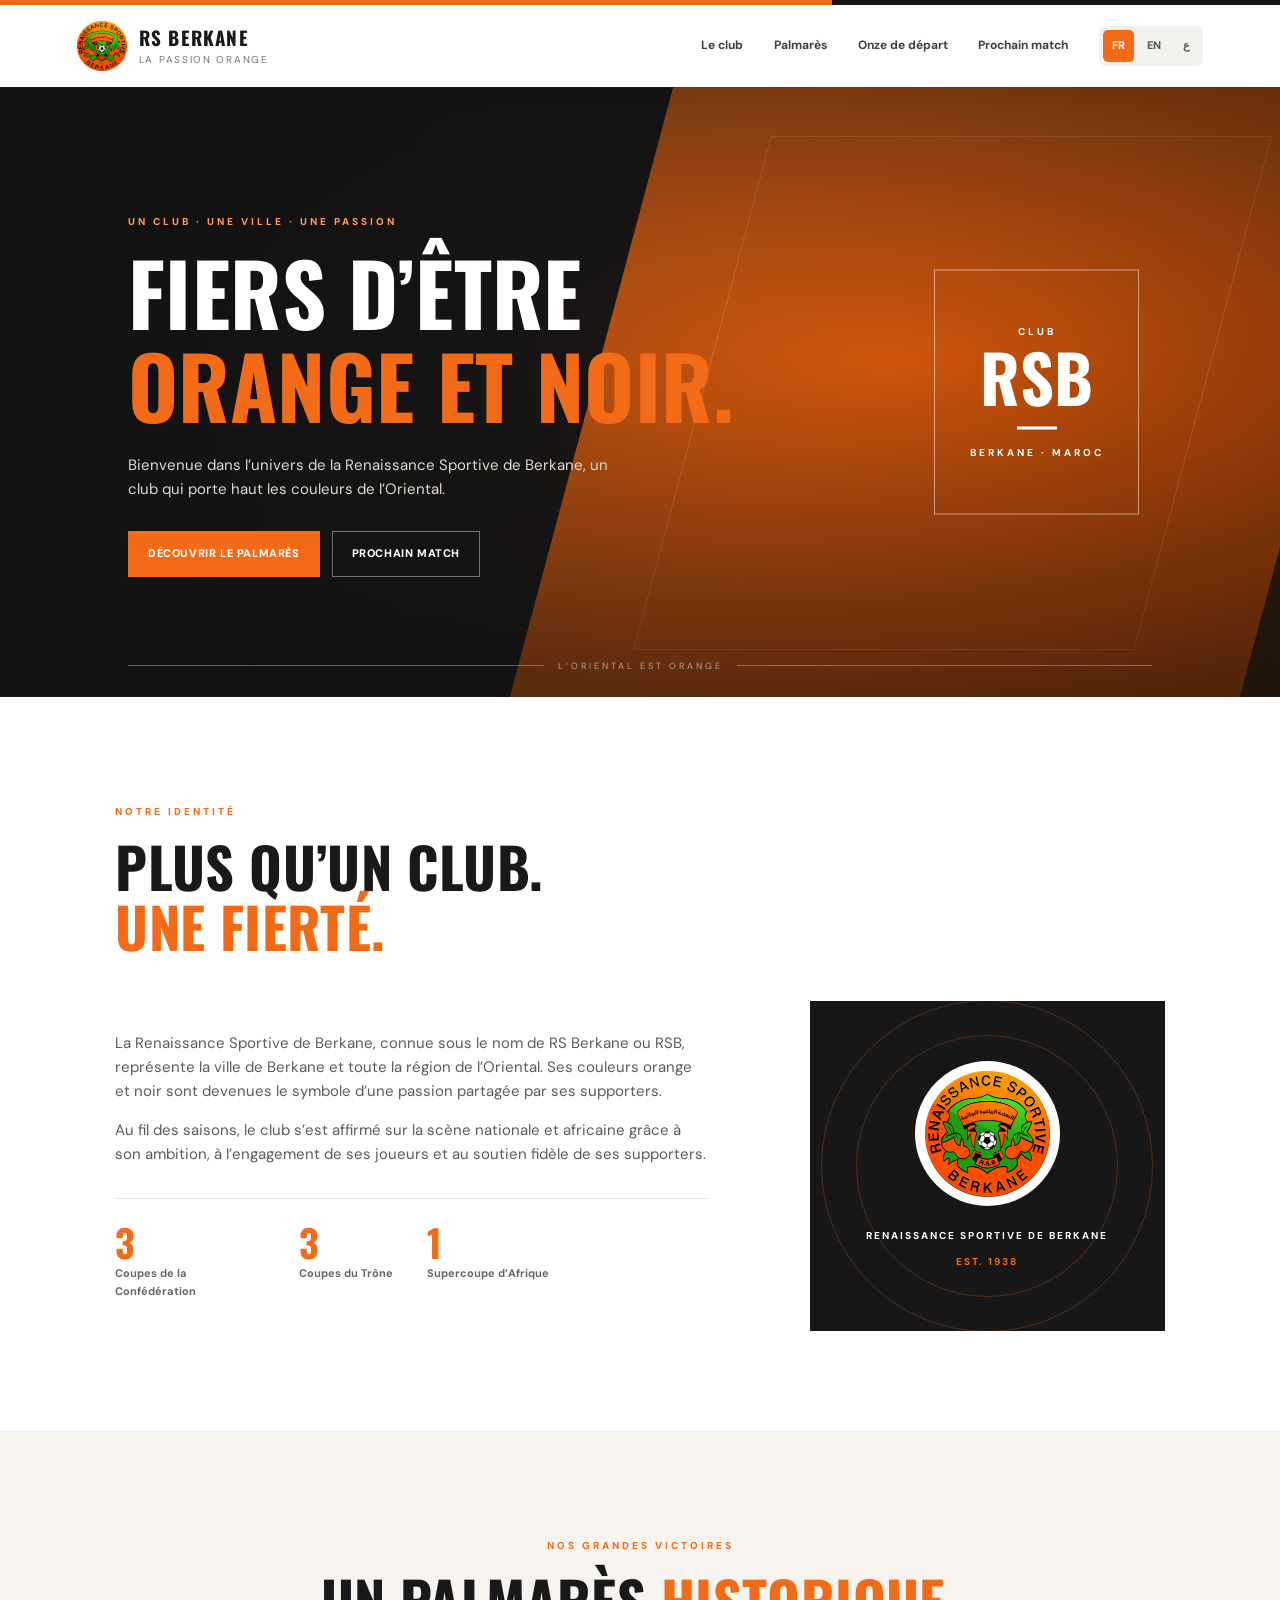
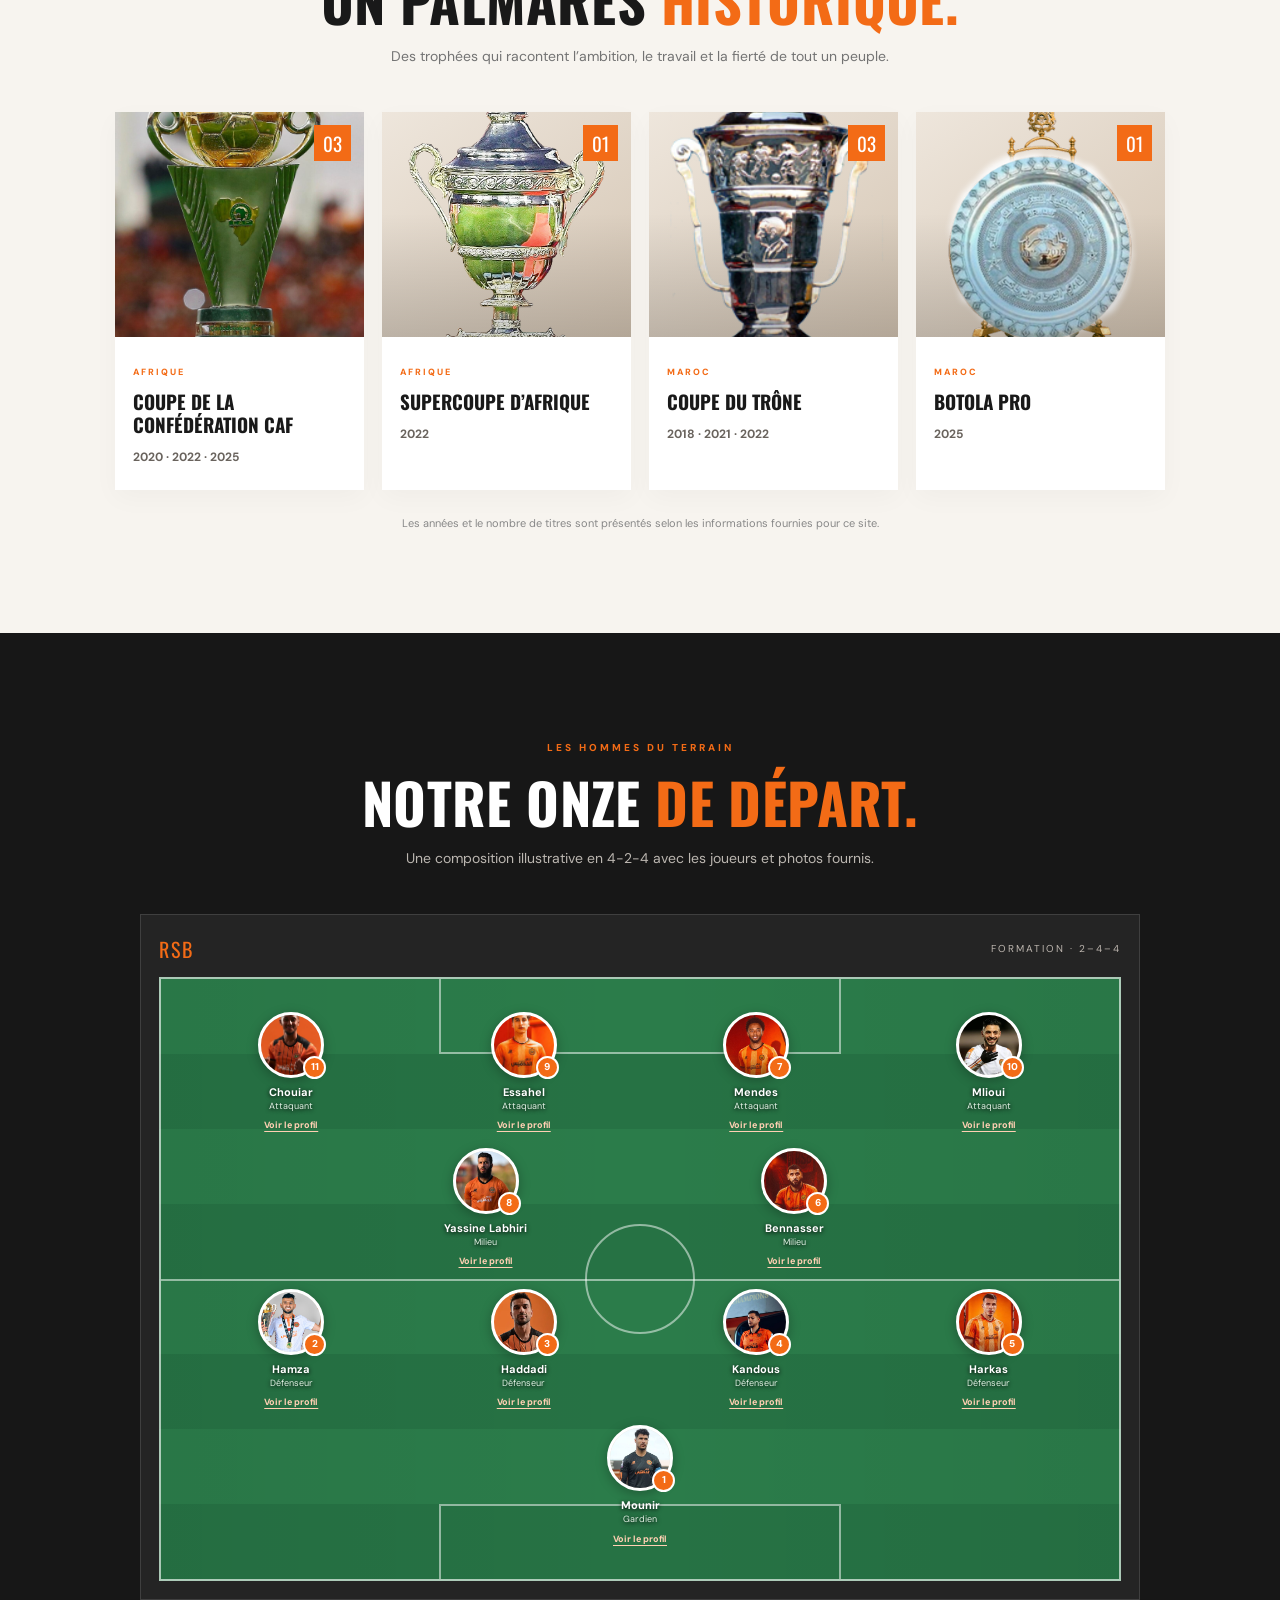
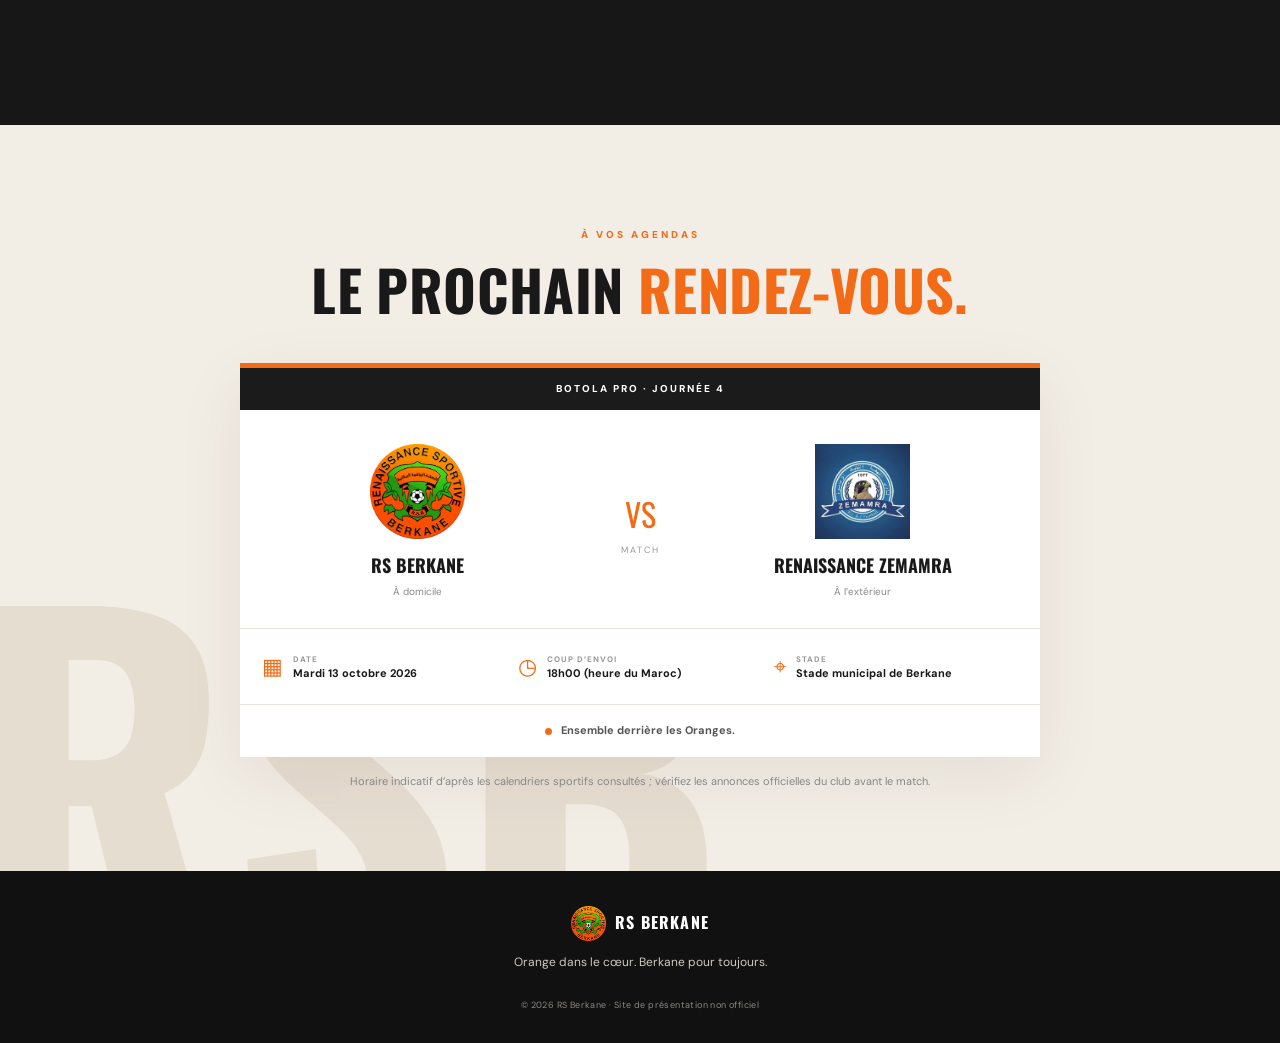
==== commit f4957a9b: "Update index.html" ====
--- a/index.html
+++ b/index.html
@@ -117,7 +117,7 @@
             <a class="player player-link" href="players/mlioui.html" aria-label="Mlioui - player profile"><div class="player-photo"><img src="images/mlioui.jpeg" alt="Mlioui" onerror="if(!this.dataset.triedFallback){this.dataset.triedFallback='1';this.src=this.src.replace('/images/','/')}else{this.classList.add('missing-image')}"><span>10</span></div><strong>Mlioui</strong><small data-i18n="forward">Attaquant</small><span class="player-more" data-i18n="profileLink">Voir le profil</span></a>
           </div>
           <div class="player-row midfielders">
-            <a class="player player-link" href="players/labhiri.html" aria-label="Yassine Labhiri - player profile"><div class="player-photo"><img src="images/labhiri.jpeg" alt="Labhiri" onerror="if(!this.dataset.triedFallback){this.dataset.triedFallback='1';this.src=this.src.replace('/images/','/')}else{this.classList.add('missing-image')}"><span>8</span></div><strong>Labhiri</strong><small data-i18n="midfielder">Milieu</small><span class="player-more" data-i18n="profileLink">Voir le profil</span></a>
+            <a class="player player-link" href="players/labhiri.html" aria-label="Yassine Labhiri - player profile"><div class="player-photo"><img src="images/labhiri.jpeg" alt="Labhiri" onerror="if(!this.dataset.triedFallback){this.dataset.triedFallback='1';this.src=this.src.replace('/images/','/')}else{this.classList.add('missing-image')}"><span>8</span></div><strong>Yassine Labhiri</strong><small data-i18n="midfielder">Milieu</small><span class="player-more" data-i18n="profileLink">Voir le profil</span></a>
             <a class="player player-link" href="players/bennasser.html" aria-label="Bennasser - player profile"><div class="player-photo"><img src="images/bennasser.jpeg" alt="Bennasser" onerror="if(!this.dataset.triedFallback){this.dataset.triedFallback='1';this.src=this.src.replace('/images/','/')}else{this.classList.add('missing-image')}"><span>6</span></div><strong>Bennasser</strong><small data-i18n="midfielder">Milieu</small><span class="player-more" data-i18n="profileLink">Voir le profil</span></a>
           </div>
           <div class="player-row defenders">
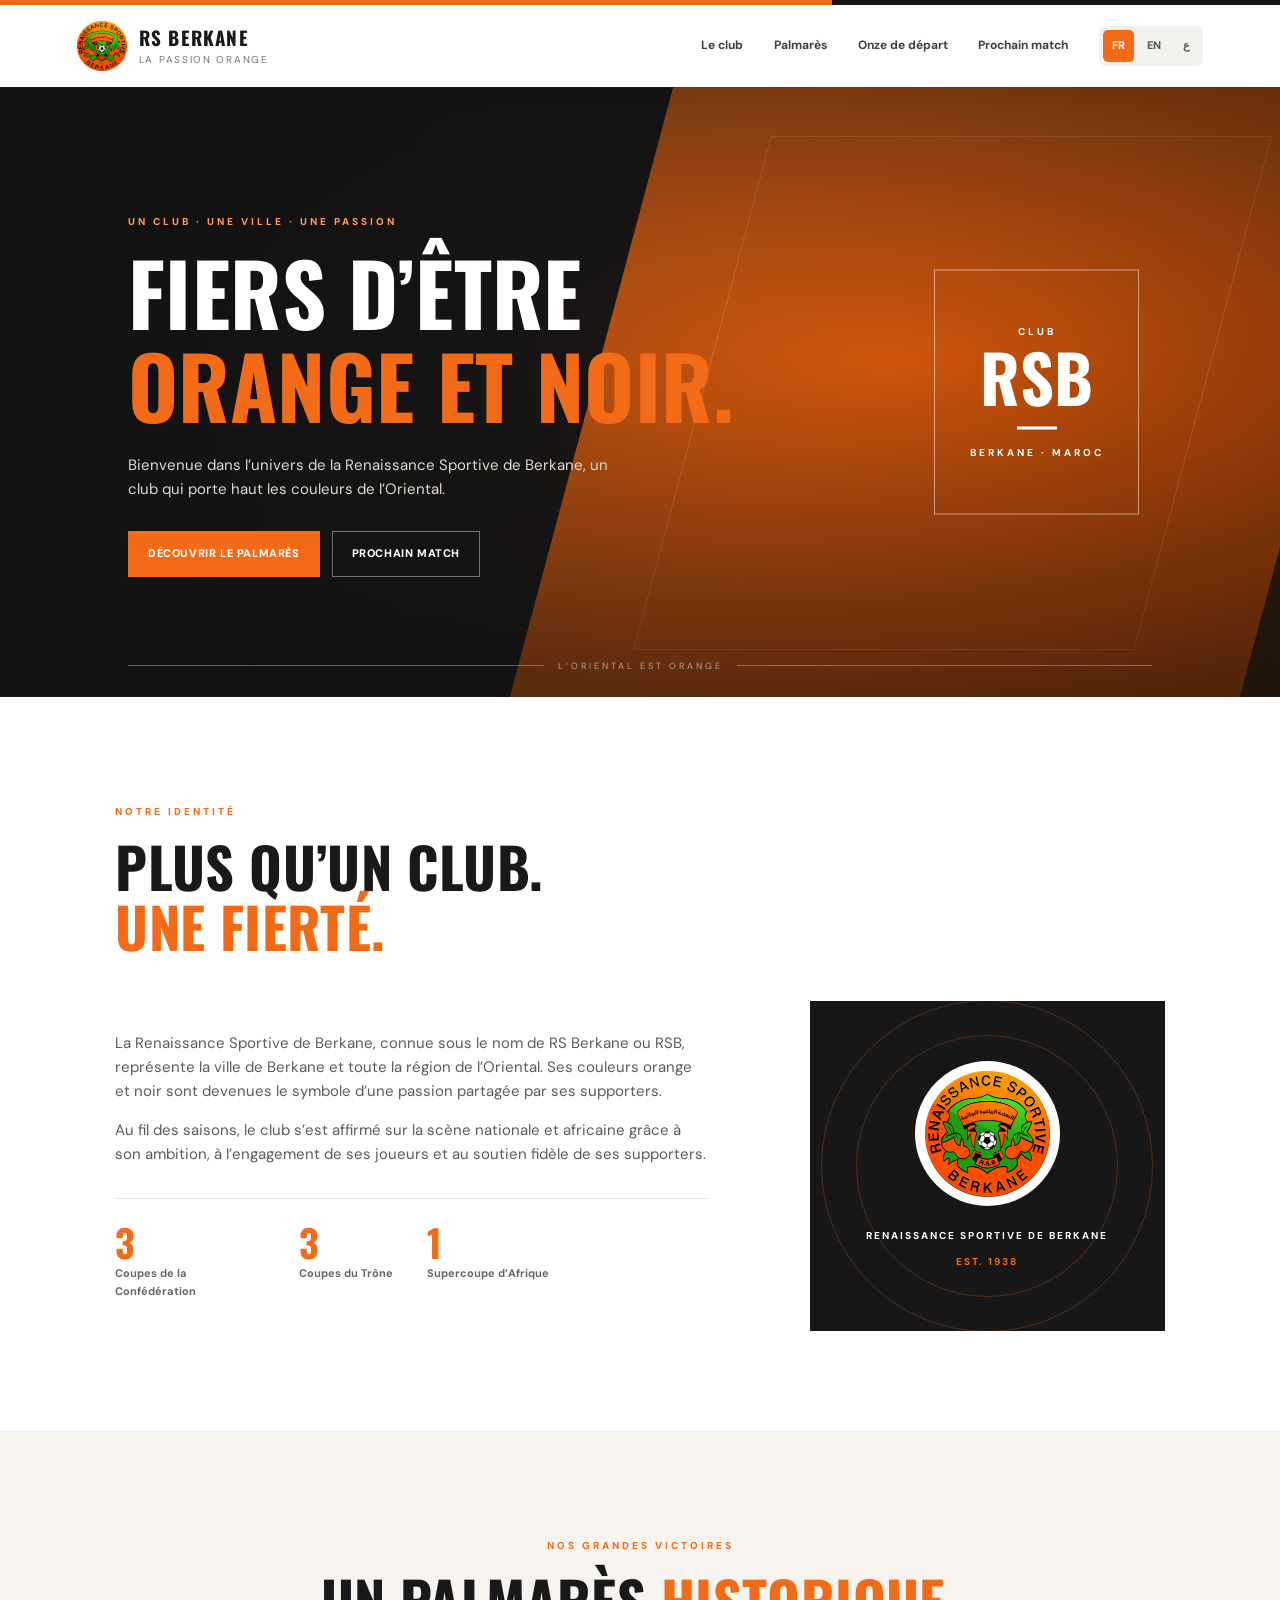
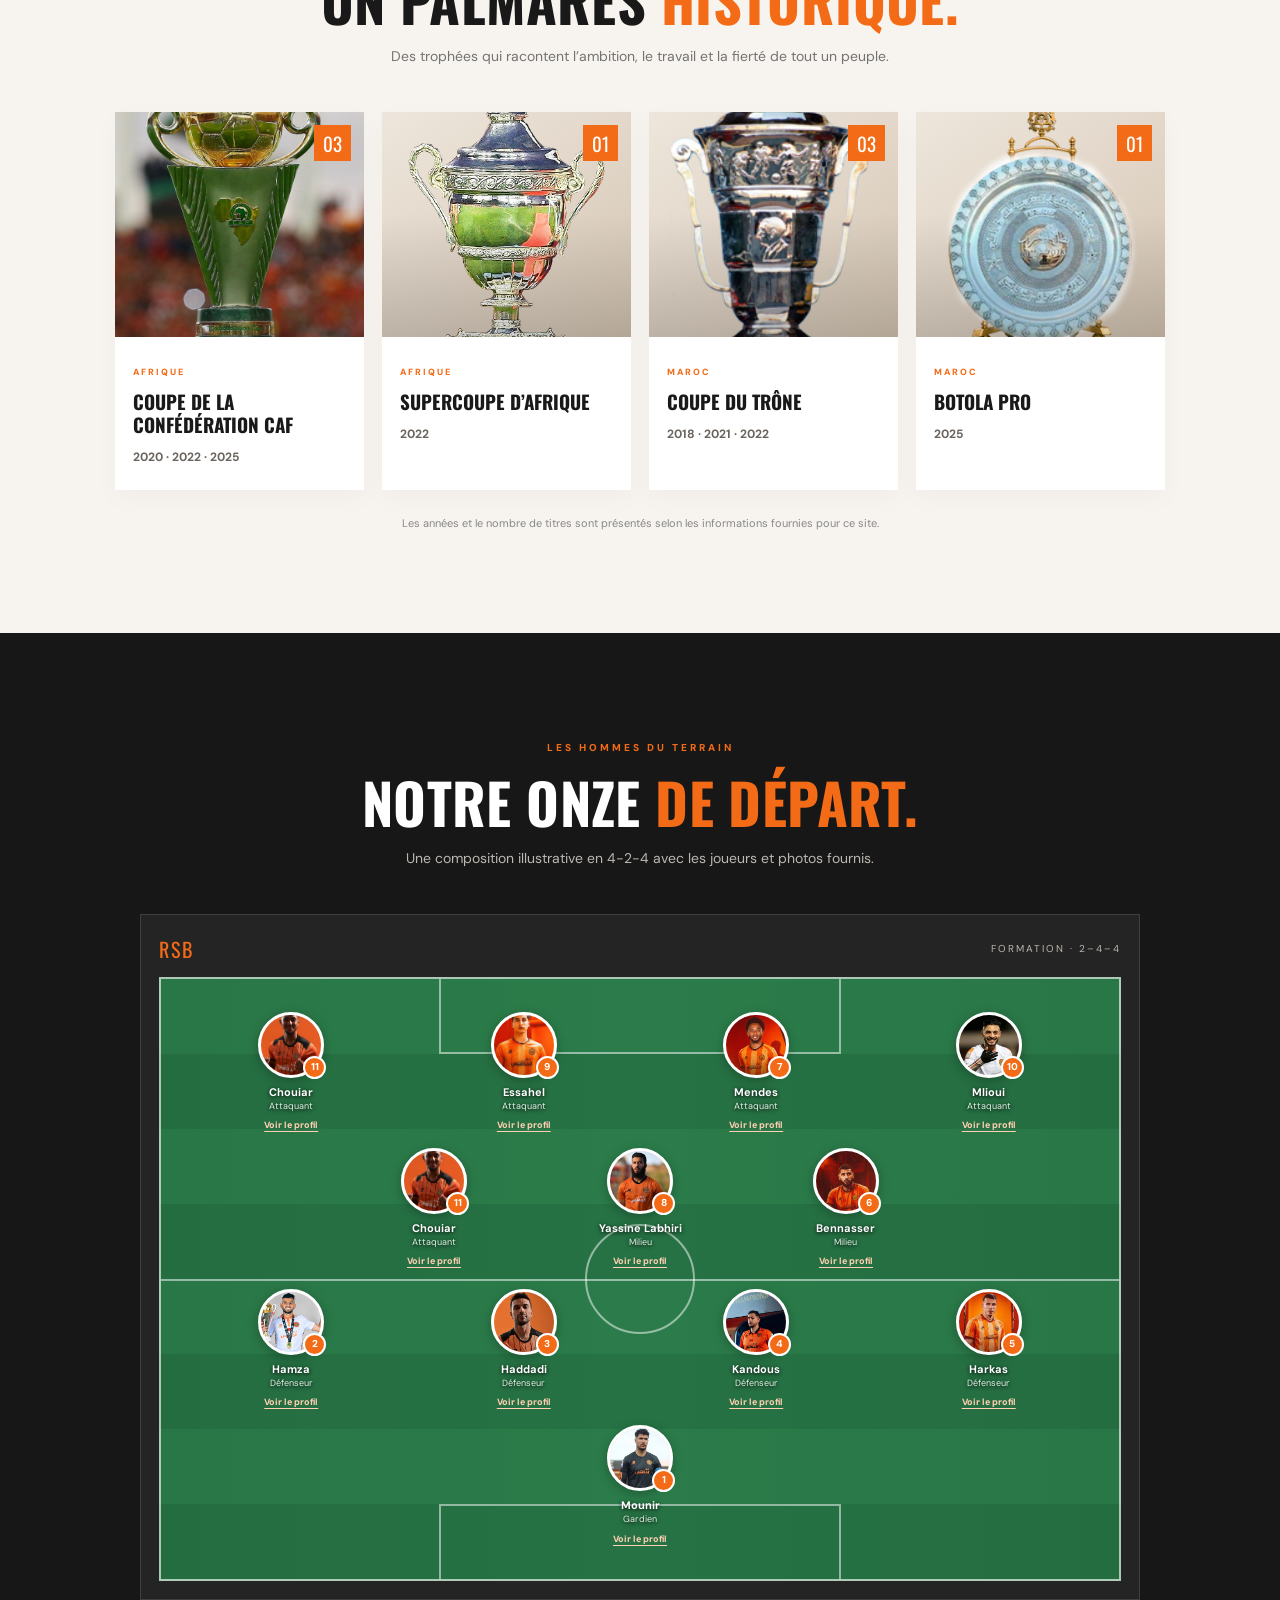
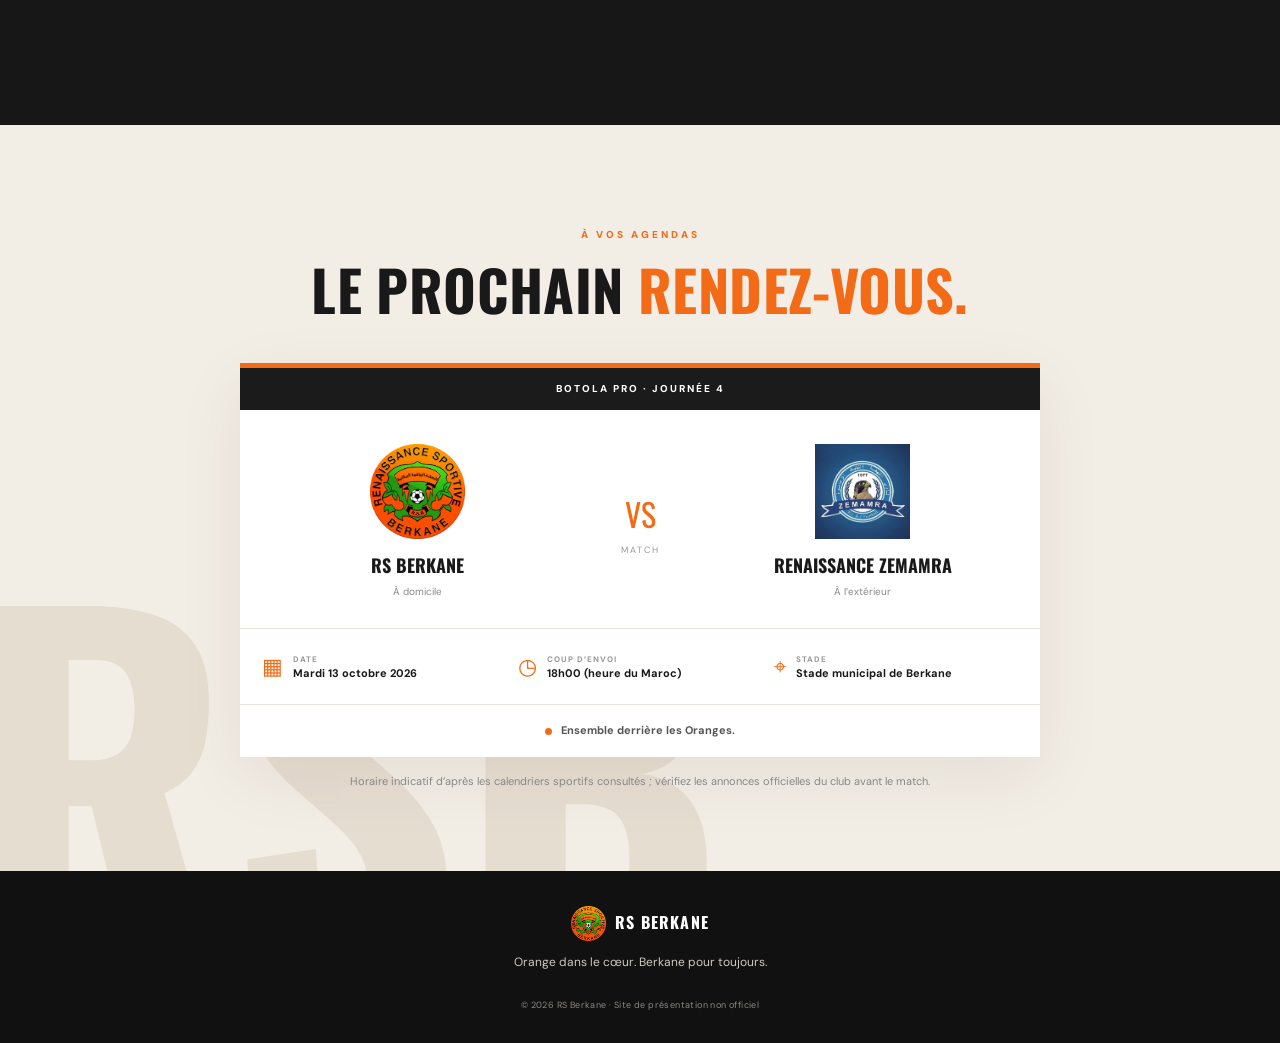
==== commit 701e3266: "Update index.html" ====
--- a/index.html
+++ b/index.html
@@ -117,6 +117,7 @@
             <a class="player player-link" href="players/mlioui.html" aria-label="Mlioui - player profile"><div class="player-photo"><img src="images/mlioui.jpeg" alt="Mlioui" onerror="if(!this.dataset.triedFallback){this.dataset.triedFallback='1';this.src=this.src.replace('/images/','/')}else{this.classList.add('missing-image')}"><span>10</span></div><strong>Mlioui</strong><small data-i18n="forward">Attaquant</small><span class="player-more" data-i18n="profileLink">Voir le profil</span></a>
           </div>
           <div class="player-row midfielders">
+            <a class="player player-link" href="players/chouiar.html" aria-label="Chouiar - player profile"><div class="player-photo"><img src="images/chouiar.jpeg" alt="Chouiar" onerror="if(!this.dataset.triedFallback){this.dataset.triedFallback='1';this.src=this.src.replace('/images/','/')}else{this.classList.add('missing-image')}"><span>11</span></div><strong>Chouiar</strong><small data-i18n="forward">Attaquant</small><span class="player-more" data-i18n="profileLink">Voir le profil</span></a>
             <a class="player player-link" href="players/labhiri.html" aria-label="Yassine Labhiri - player profile"><div class="player-photo"><img src="images/labhiri.jpeg" alt="Labhiri" onerror="if(!this.dataset.triedFallback){this.dataset.triedFallback='1';this.src=this.src.replace('/images/','/')}else{this.classList.add('missing-image')}"><span>8</span></div><strong>Yassine Labhiri</strong><small data-i18n="midfielder">Milieu</small><span class="player-more" data-i18n="profileLink">Voir le profil</span></a>
             <a class="player player-link" href="players/bennasser.html" aria-label="Bennasser - player profile"><div class="player-photo"><img src="images/bennasser.jpeg" alt="Bennasser" onerror="if(!this.dataset.triedFallback){this.dataset.triedFallback='1';this.src=this.src.replace('/images/','/')}else{this.classList.add('missing-image')}"><span>6</span></div><strong>Bennasser</strong><small data-i18n="midfielder">Milieu</small><span class="player-more" data-i18n="profileLink">Voir le profil</span></a>
           </div>
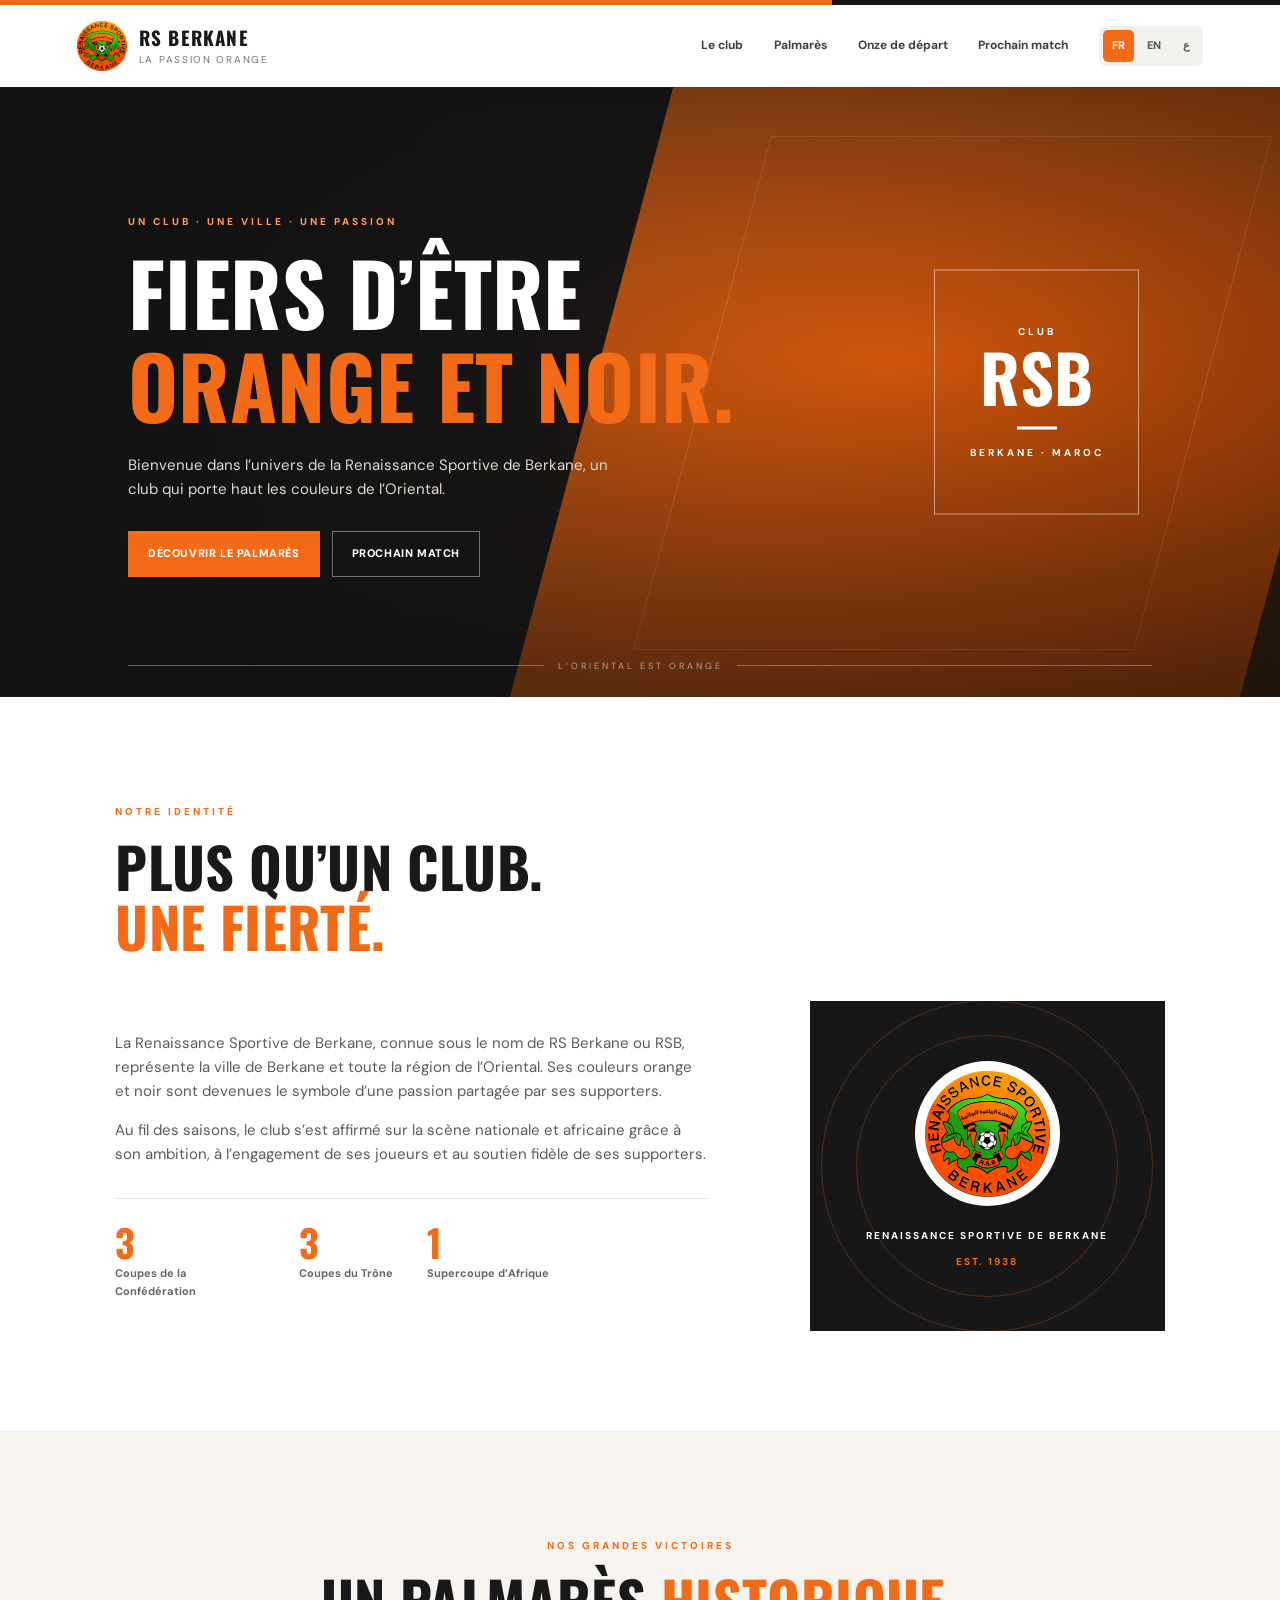
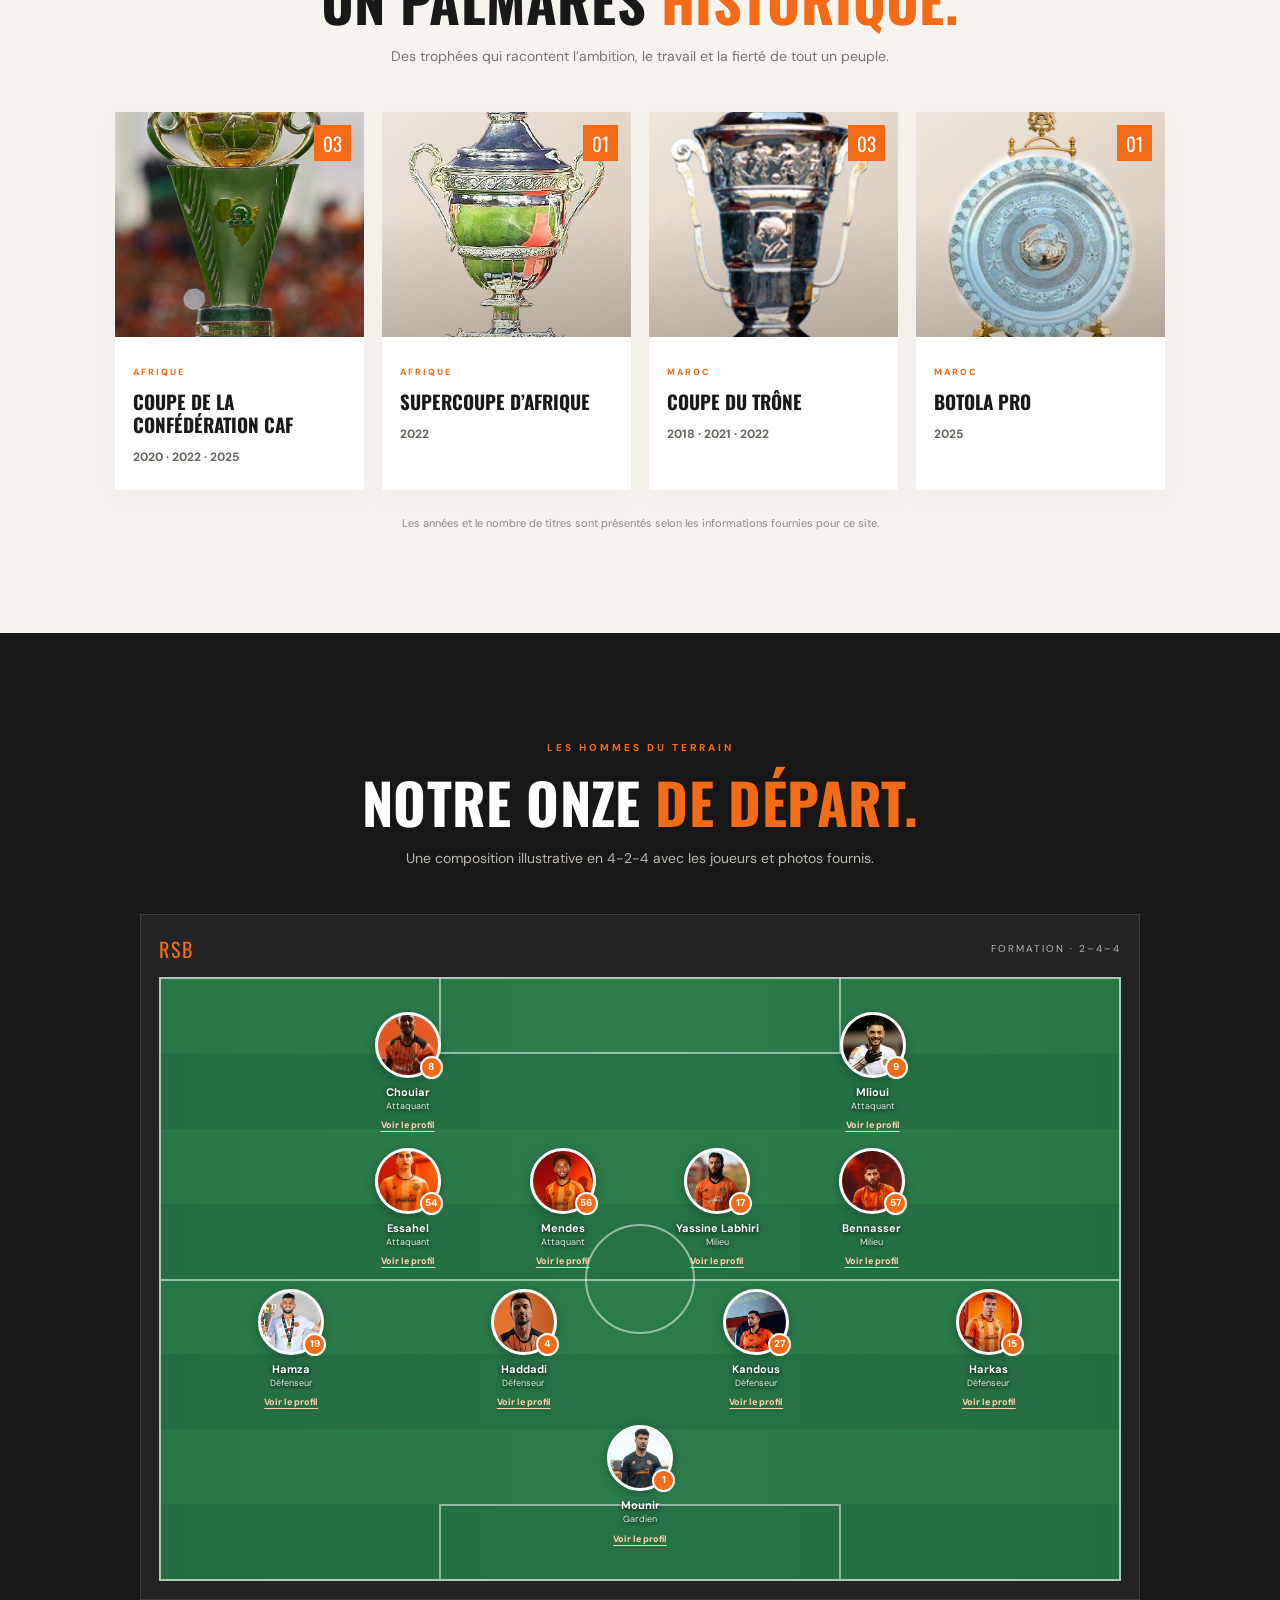
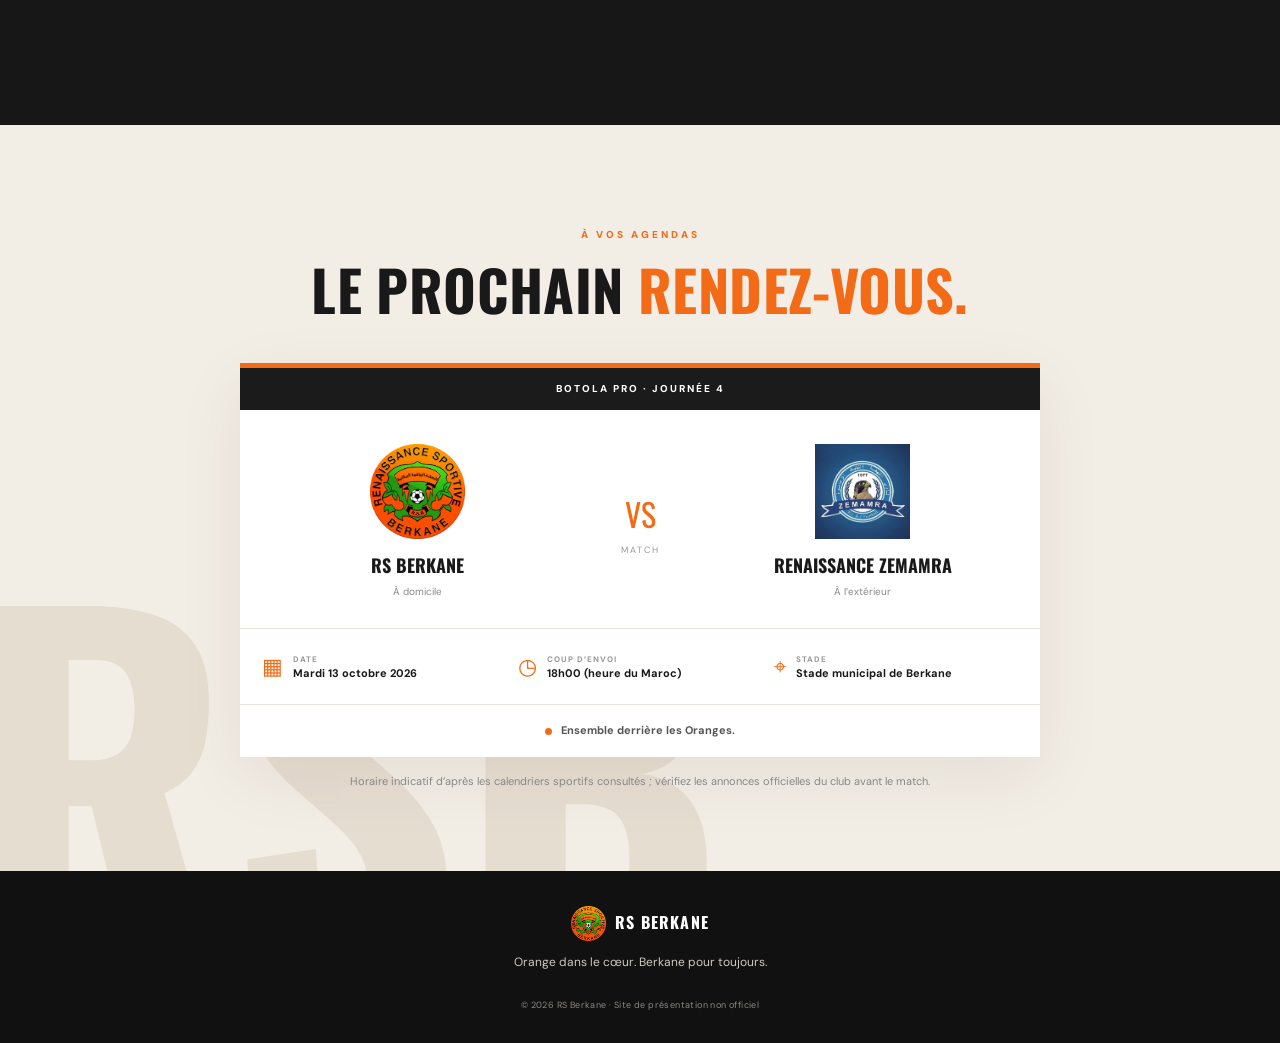
==== commit a3c24c9d: "Update index.html" ====
--- a/index.html
+++ b/index.html
@@ -111,21 +111,20 @@
         <div class="pitch">
           <div class="pitch-line halfway"></div><div class="center-circle"></div><div class="penalty-box top-box"></div><div class="penalty-box bottom-box"></div>
           <div class="player-row attackers">
-            <a class="player player-link" href="players/chouiar.html" aria-label="Chouiar - player profile"><div class="player-photo"><img src="images/chouiar.jpeg" alt="Chouiar" onerror="if(!this.dataset.triedFallback){this.dataset.triedFallback='1';this.src=this.src.replace('/images/','/')}else{this.classList.add('missing-image')}"><span>11</span></div><strong>Chouiar</strong><small data-i18n="forward">Attaquant</small><span class="player-more" data-i18n="profileLink">Voir le profil</span></a>
-            <a class="player player-link" href="players/essahel.html" aria-label="Essahel - player profile"><div class="player-photo"><img src="images/essahel.jpeg" alt="Essahel" onerror="if(!this.dataset.triedFallback){this.dataset.triedFallback='1';this.src=this.src.replace('/images/','/')}else{this.classList.add('missing-image')}"><span>9</span></div><strong>Essahel</strong><small data-i18n="forward">Attaquant</small><span class="player-more" data-i18n="profileLink">Voir le profil</span></a>
-            <a class="player player-link" href="players/mendes.html" aria-label="Mendes - player profile"><div class="player-photo"><img src="images/mendes.jpeg" alt="Mendes" onerror="if(!this.dataset.triedFallback){this.dataset.triedFallback='1';this.src=this.src.replace('/images/','/')}else{this.classList.add('missing-image')}"><span>7</span></div><strong>Mendes</strong><small data-i18n="forward">Attaquant</small><span class="player-more" data-i18n="profileLink">Voir le profil</span></a>
-            <a class="player player-link" href="players/mlioui.html" aria-label="Mlioui - player profile"><div class="player-photo"><img src="images/mlioui.jpeg" alt="Mlioui" onerror="if(!this.dataset.triedFallback){this.dataset.triedFallback='1';this.src=this.src.replace('/images/','/')}else{this.classList.add('missing-image')}"><span>10</span></div><strong>Mlioui</strong><small data-i18n="forward">Attaquant</small><span class="player-more" data-i18n="profileLink">Voir le profil</span></a>
+            <a class="player player-link" href="players/chouiar.html" aria-label="Chouiar - player profile"><div class="player-photo"><img src="images/chouiar.jpeg" alt="Chouiar" onerror="if(!this.dataset.triedFallback){this.dataset.triedFallback='1';this.src=this.src.replace('/images/','/')}else{this.classList.add('missing-image')}"><span>8</span></div><strong>Chouiar</strong><small data-i18n="forward">Attaquant</small><span class="player-more" data-i18n="profileLink">Voir le profil</span></a>
+            <a class="player player-link" href="players/mlioui.html" aria-label="Mlioui - player profile"><div class="player-photo"><img src="images/mlioui.jpeg" alt="Mlioui" onerror="if(!this.dataset.triedFallback){this.dataset.triedFallback='1';this.src=this.src.replace('/images/','/')}else{this.classList.add('missing-image')}"><span>9</span></div><strong>Mlioui</strong><small data-i18n="forward">Attaquant</small><span class="player-more" data-i18n="profileLink">Voir le profil</span></a>
           </div>
           <div class="player-row midfielders">
-            <a class="player player-link" href="players/chouiar.html" aria-label="Chouiar - player profile"><div class="player-photo"><img src="images/chouiar.jpeg" alt="Chouiar" onerror="if(!this.dataset.triedFallback){this.dataset.triedFallback='1';this.src=this.src.replace('/images/','/')}else{this.classList.add('missing-image')}"><span>11</span></div><strong>Chouiar</strong><small data-i18n="forward">Attaquant</small><span class="player-more" data-i18n="profileLink">Voir le profil</span></a>
-            <a class="player player-link" href="players/labhiri.html" aria-label="Yassine Labhiri - player profile"><div class="player-photo"><img src="images/labhiri.jpeg" alt="Labhiri" onerror="if(!this.dataset.triedFallback){this.dataset.triedFallback='1';this.src=this.src.replace('/images/','/')}else{this.classList.add('missing-image')}"><span>8</span></div><strong>Yassine Labhiri</strong><small data-i18n="midfielder">Milieu</small><span class="player-more" data-i18n="profileLink">Voir le profil</span></a>
-            <a class="player player-link" href="players/bennasser.html" aria-label="Bennasser - player profile"><div class="player-photo"><img src="images/bennasser.jpeg" alt="Bennasser" onerror="if(!this.dataset.triedFallback){this.dataset.triedFallback='1';this.src=this.src.replace('/images/','/')}else{this.classList.add('missing-image')}"><span>6</span></div><strong>Bennasser</strong><small data-i18n="midfielder">Milieu</small><span class="player-more" data-i18n="profileLink">Voir le profil</span></a>
+             <a class="player player-link" href="players/essahel.html" aria-label="Essahel - player profile"><div class="player-photo"><img src="images/essahel.jpeg" alt="Essahel" onerror="if(!this.dataset.triedFallback){this.dataset.triedFallback='1';this.src=this.src.replace('/images/','/')}else{this.classList.add('missing-image')}"><span>54</span></div><strong>Essahel</strong><small data-i18n="forward">Attaquant</small><span class="player-more" data-i18n="profileLink">Voir le profil</span></a>
+            <a class="player player-link" href="players/mendes.html" aria-label="Mendes - player profile"><div class="player-photo"><img src="images/mendes.jpeg" alt="Mendes" onerror="if(!this.dataset.triedFallback){this.dataset.triedFallback='1';this.src=this.src.replace('/images/','/')}else{this.classList.add('missing-image')}"><span>56</span></div><strong>Mendes</strong><small data-i18n="forward">Attaquant</small><span class="player-more" data-i18n="profileLink">Voir le profil</span></a>
+            <a class="player player-link" href="players/labhiri.html" aria-label="Yassine Labhiri - player profile"><div class="player-photo"><img src="images/labhiri.jpeg" alt="Labhiri" onerror="if(!this.dataset.triedFallback){this.dataset.triedFallback='1';this.src=this.src.replace('/images/','/')}else{this.classList.add('missing-image')}"><span>17</span></div><strong>Yassine Labhiri</strong><small data-i18n="midfielder">Milieu</small><span class="player-more" data-i18n="profileLink">Voir le profil</span></a>
+            <a class="player player-link" href="players/bennasser.html" aria-label="Bennasser - player profile"><div class="player-photo"><img src="images/bennasser.jpeg" alt="Bennasser" onerror="if(!this.dataset.triedFallback){this.dataset.triedFallback='1';this.src=this.src.replace('/images/','/')}else{this.classList.add('missing-image')}"><span>57</span></div><strong>Bennasser</strong><small data-i18n="midfielder">Milieu</small><span class="player-more" data-i18n="profileLink">Voir le profil</span></a>
           </div>
           <div class="player-row defenders">
-            <a class="player player-link" href="players/hamza.html" aria-label="Hamza - player profile"><div class="player-photo"><img src="images/hamza.jpeg" alt="Hamza" onerror="if(!this.dataset.triedFallback){this.dataset.triedFallback='1';this.src=this.src.replace('/images/','/')}else{this.classList.add('missing-image')}"><span>2</span></div><strong>Hamza</strong><small data-i18n="defender">Défenseur</small><span class="player-more" data-i18n="profileLink">Voir le profil</span></a>
-            <a class="player player-link" href="players/haddadi.html" aria-label="Haddadi - player profile"><div class="player-photo"><img src="images/haddadi.jpeg" alt="Haddadi" onerror="if(!this.dataset.triedFallback){this.dataset.triedFallback='1';this.src=this.src.replace('/images/','/')}else{this.classList.add('missing-image')}"><span>3</span></div><strong>Haddadi</strong><small data-i18n="defender">Défenseur</small><span class="player-more" data-i18n="profileLink">Voir le profil</span></a>
-            <a class="player player-link" href="players/kandous.html" aria-label="Kandous - player profile"><div class="player-photo"><img src="images/kandous.jpeg" alt="Kandous" onerror="if(!this.dataset.triedFallback){this.dataset.triedFallback='1';this.src=this.src.replace('/images/','/')}else{this.classList.add('missing-image')}"><span>4</span></div><strong>Kandous</strong><small data-i18n="defender">Défenseur</small><span class="player-more" data-i18n="profileLink">Voir le profil</span></a>
-            <a class="player player-link" href="players/harkas.html" aria-label="Harkas - player profile"><div class="player-photo"><img src="images/harkas.jpeg" alt="Harkas" onerror="if(!this.dataset.triedFallback){this.dataset.triedFallback='1';this.src=this.src.replace('/images/','/')}else{this.classList.add('missing-image')}"><span>5</span></div><strong>Harkas</strong><small data-i18n="defender">Défenseur</small><span class="player-more" data-i18n="profileLink">Voir le profil</span></a>
+            <a class="player player-link" href="players/hamza.html" aria-label="Hamza - player profile"><div class="player-photo"><img src="images/hamza.jpeg" alt="Hamza" onerror="if(!this.dataset.triedFallback){this.dataset.triedFallback='1';this.src=this.src.replace('/images/','/')}else{this.classList.add('missing-image')}"><span>19</span></div><strong>Hamza</strong><small data-i18n="defender">Défenseur</small><span class="player-more" data-i18n="profileLink">Voir le profil</span></a>
+            <a class="player player-link" href="players/haddadi.html" aria-label="Haddadi - player profile"><div class="player-photo"><img src="images/haddadi.jpeg" alt="Haddadi" onerror="if(!this.dataset.triedFallback){this.dataset.triedFallback='1';this.src=this.src.replace('/images/','/')}else{this.classList.add('missing-image')}"><span>4</span></div><strong>Haddadi</strong><small data-i18n="defender">Défenseur</small><span class="player-more" data-i18n="profileLink">Voir le profil</span></a>
+            <a class="player player-link" href="players/kandous.html" aria-label="Kandous - player profile"><div class="player-photo"><img src="images/kandous.jpeg" alt="Kandous" onerror="if(!this.dataset.triedFallback){this.dataset.triedFallback='1';this.src=this.src.replace('/images/','/')}else{this.classList.add('missing-image')}"><span>27</span></div><strong>Kandous</strong><small data-i18n="defender">Défenseur</small><span class="player-more" data-i18n="profileLink">Voir le profil</span></a>
+            <a class="player player-link" href="players/harkas.html" aria-label="Harkas - player profile"><div class="player-photo"><img src="images/harkas.jpeg" alt="Harkas" onerror="if(!this.dataset.triedFallback){this.dataset.triedFallback='1';this.src=this.src.replace('/images/','/')}else{this.classList.add('missing-image')}"><span>15</span></div><strong>Harkas</strong><small data-i18n="defender">Défenseur</small><span class="player-more" data-i18n="profileLink">Voir le profil</span></a>
           </div>
           <div class="player-row goalkeeper">
             <a class="player player-link" href="players/mounir.html" aria-label="Mounir - player profile"><div class="player-photo"><img src="images/mounir.jpeg" alt="Mounir" onerror="if(!this.dataset.triedFallback){this.dataset.triedFallback='1';this.src=this.src.replace('/images/','/')}else{this.classList.add('missing-image')}"><span>1</span></div><strong>Mounir</strong><small data-i18n="goalkeeper">Gardien</small><span class="player-more" data-i18n="profileLink">Voir le profil</span></a>
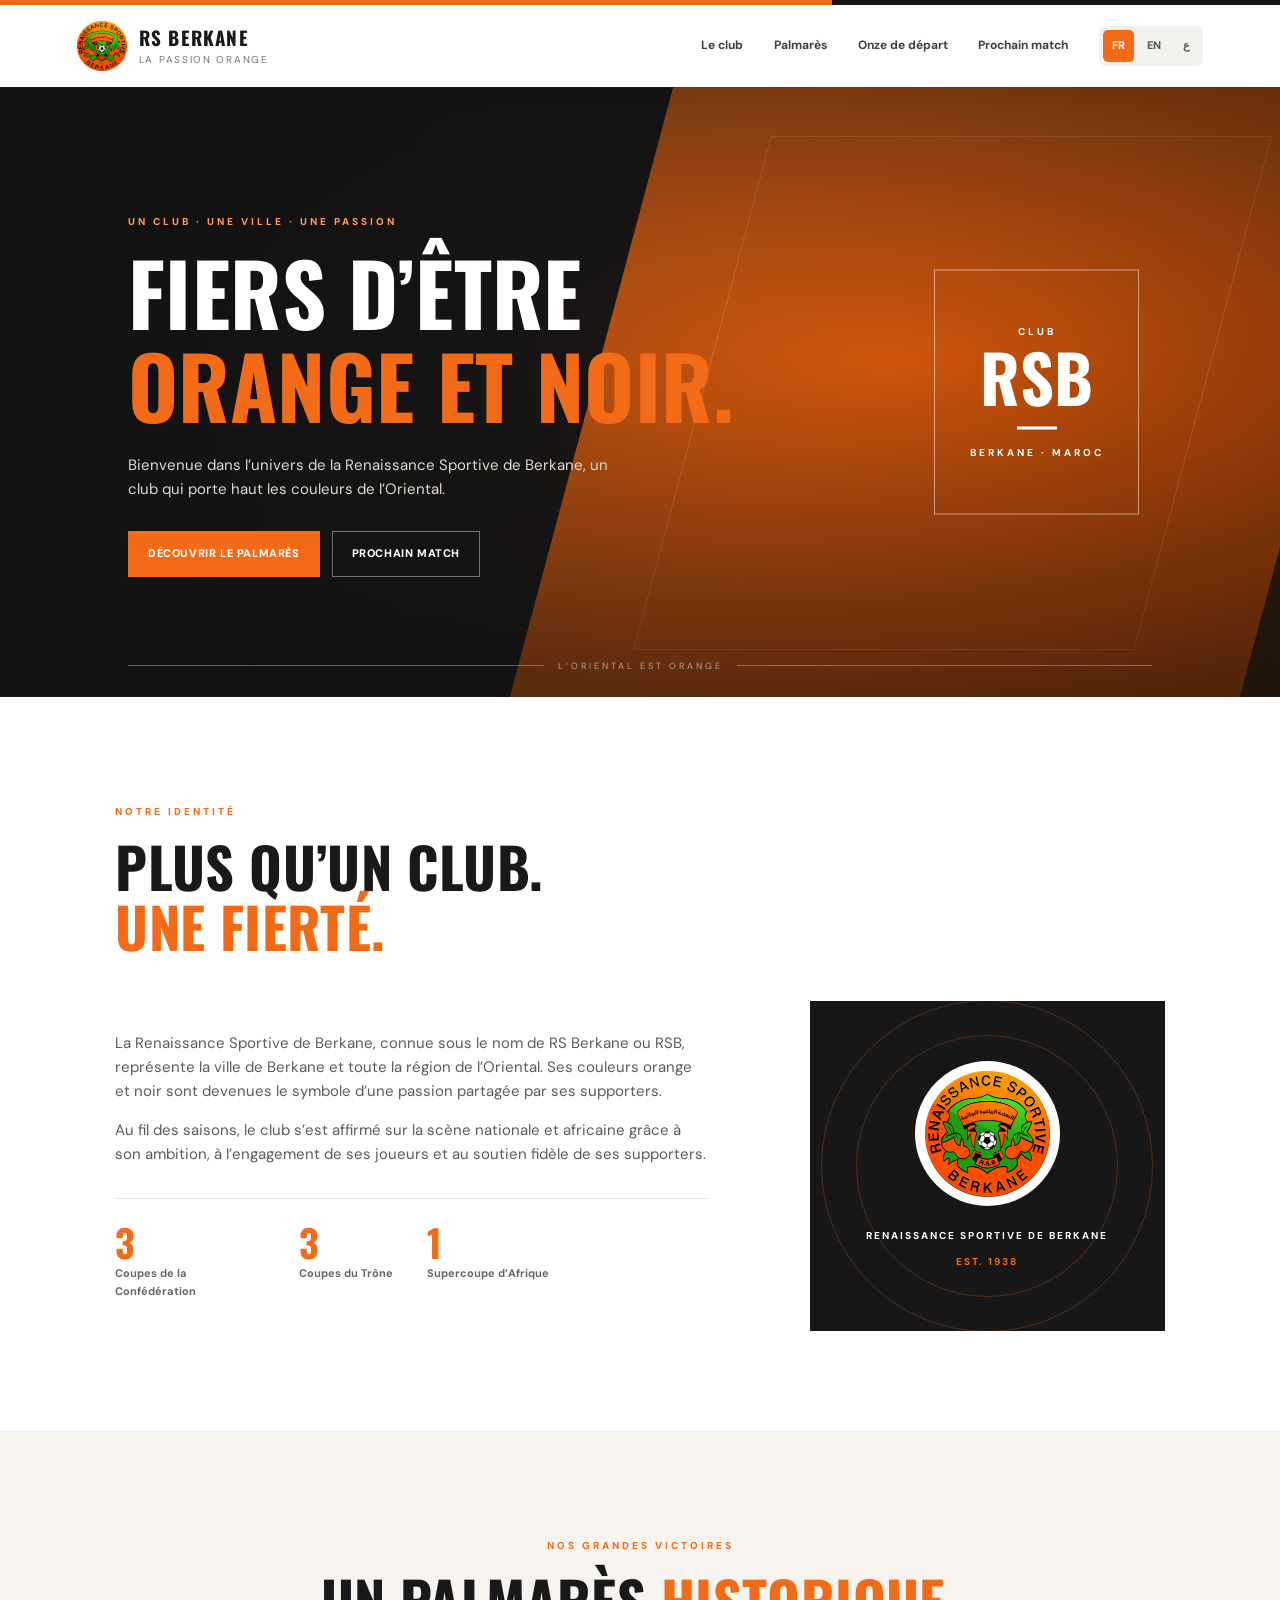
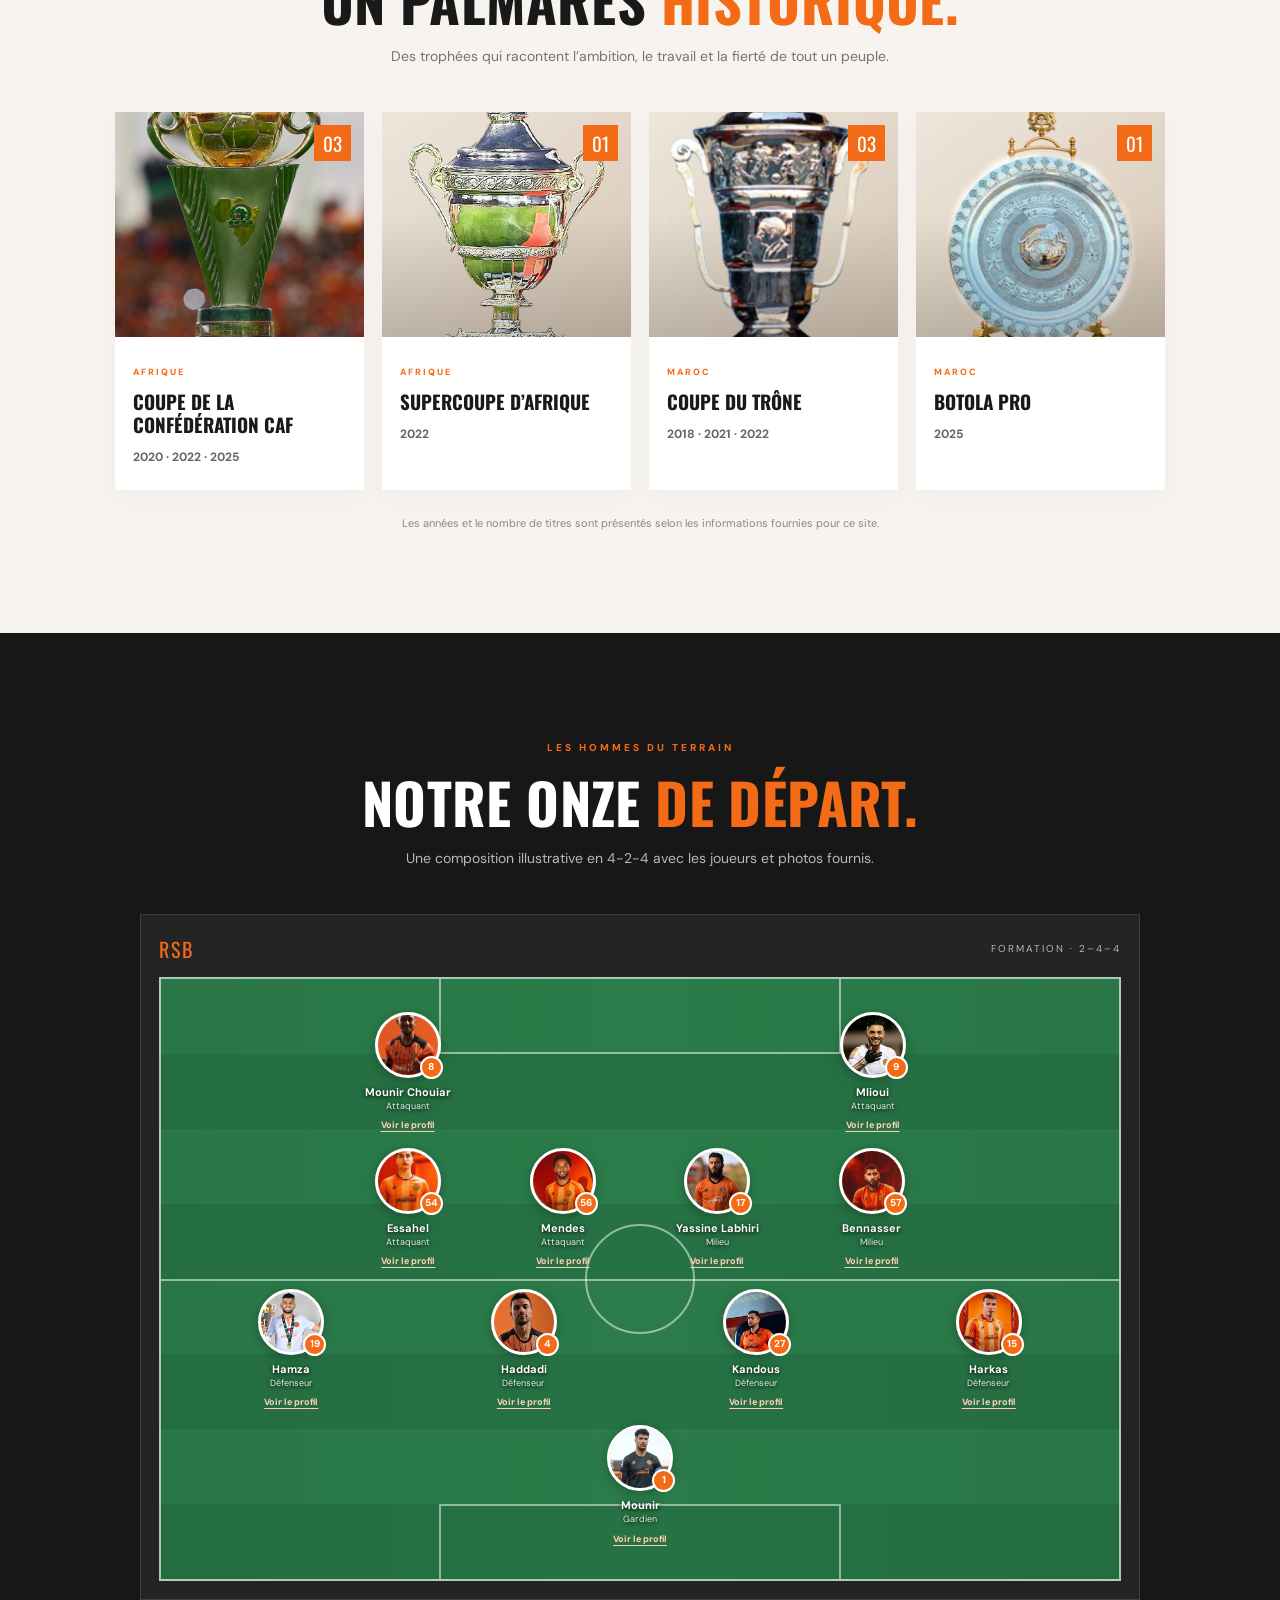
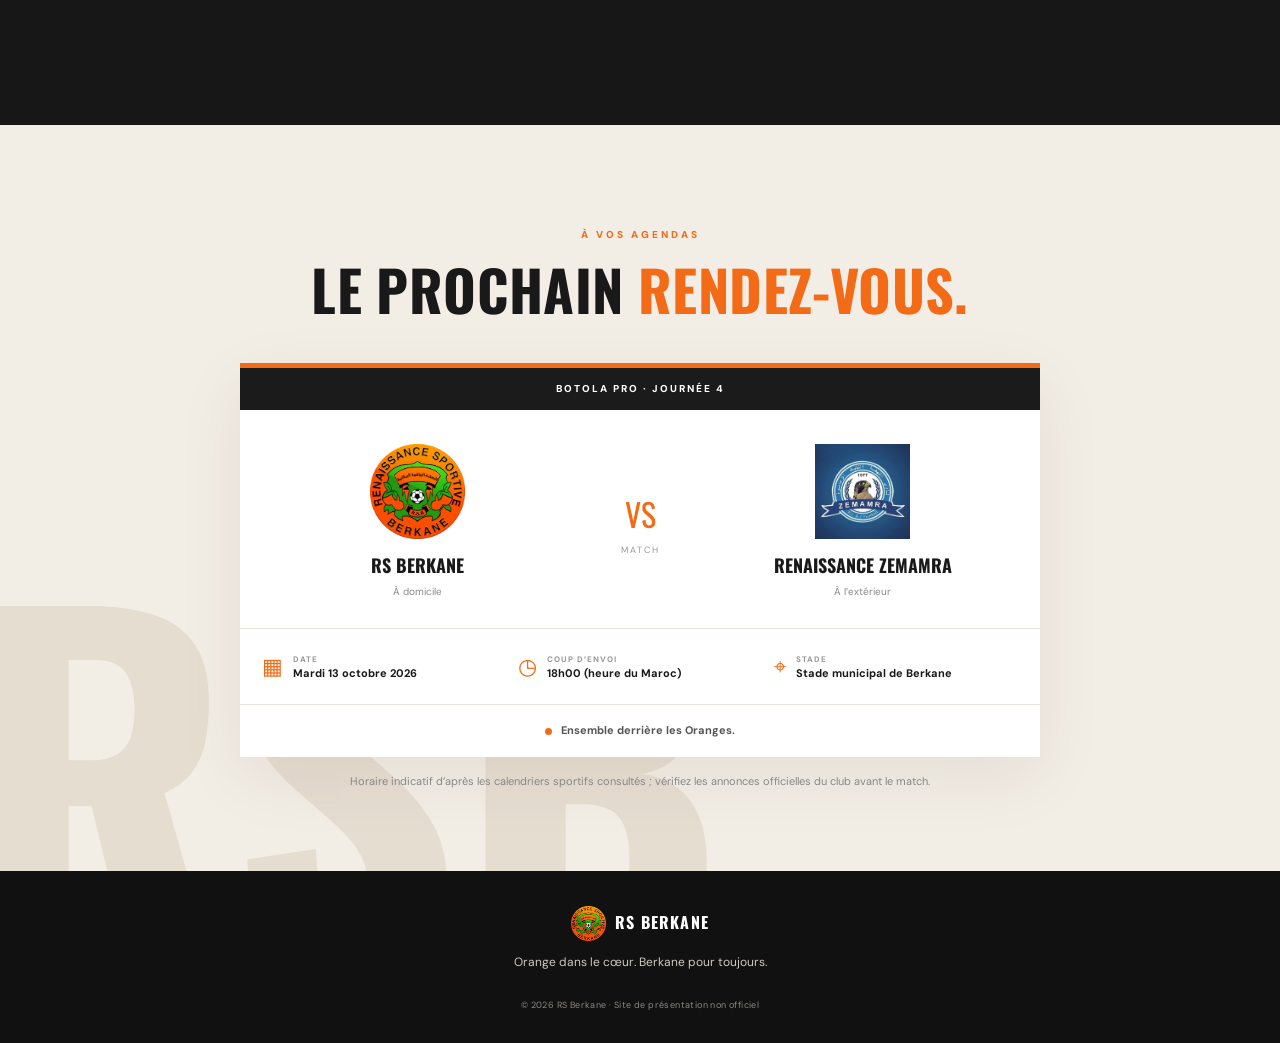
==== commit 79477fcc: "Update index.html" ====
--- a/index.html
+++ b/index.html
@@ -111,8 +111,10 @@
         <div class="pitch">
           <div class="pitch-line halfway"></div><div class="center-circle"></div><div class="penalty-box top-box"></div><div class="penalty-box bottom-box"></div>
           <div class="player-row attackers">
-            <a class="player player-link" href="players/chouiar.html" aria-label="Chouiar - player profile"><div class="player-photo"><img src="images/chouiar.jpeg" alt="Chouiar" onerror="if(!this.dataset.triedFallback){this.dataset.triedFallback='1';this.src=this.src.replace('/images/','/')}else{this.classList.add('missing-image')}"><span>8</span></div><strong>Chouiar</strong><small data-i18n="forward">Attaquant</small><span class="player-more" data-i18n="profileLink">Voir le profil</span></a>
-            <a class="player player-link" href="players/mlioui.html" aria-label="Mlioui - player profile"><div class="player-photo"><img src="images/mlioui.jpeg" alt="Mlioui" onerror="if(!this.dataset.triedFallback){this.dataset.triedFallback='1';this.src=this.src.replace('/images/','/')}else{this.classList.add('missing-image')}"><span>9</span></div><strong>Mlioui</strong><small data-i18n="forward">Attaquant</small><span class="player-more" data-i18n="profileLink">Voir le profil</span></a>
+            
+            <a class="player player-link" href="players/chouiar.html" aria-label="Chouiar - player profile"><div class="player-photo"><img src="images/chouiar.jpeg" alt="Chouiar" onerror="if(!this.dataset.triedFallback){this.dataset.triedFallback='1';this.src=this.src.replace('/images/','/')}else{this.classList.add('missing-image')}"><span>8</span></div><strong>Mounir Chouiar</strong><small data-i18n="forward">Attaquant</small><span class="player-more" data-i18n="profileLink">Voir le profil</span></a>
+            <a class="player player-link" href="players/mlioui.html" aria-label="Mlioui - player profile"><div class="player-photo"><img src="images/mlioui.jpeg" alt="Mlioui" onerror="if(!this.dataset.triedFallback){this.dataset.triedFallback='1';this.src=this.src.replace('/images/','/')}else{this.classList.add('missing-image')}"><span>9</span></div><strong>Mlioui</strong><small data-i18n="forward">Attaquant</small><span class="player-more" data-i18n="profileLink"></span></a>
+            
           </div>
           <div class="player-row midfielders">
              <a class="player player-link" href="players/essahel.html" aria-label="Essahel - player profile"><div class="player-photo"><img src="images/essahel.jpeg" alt="Essahel" onerror="if(!this.dataset.triedFallback){this.dataset.triedFallback='1';this.src=this.src.replace('/images/','/')}else{this.classList.add('missing-image')}"><span>54</span></div><strong>Essahel</strong><small data-i18n="forward">Attaquant</small><span class="player-more" data-i18n="profileLink">Voir le profil</span></a>
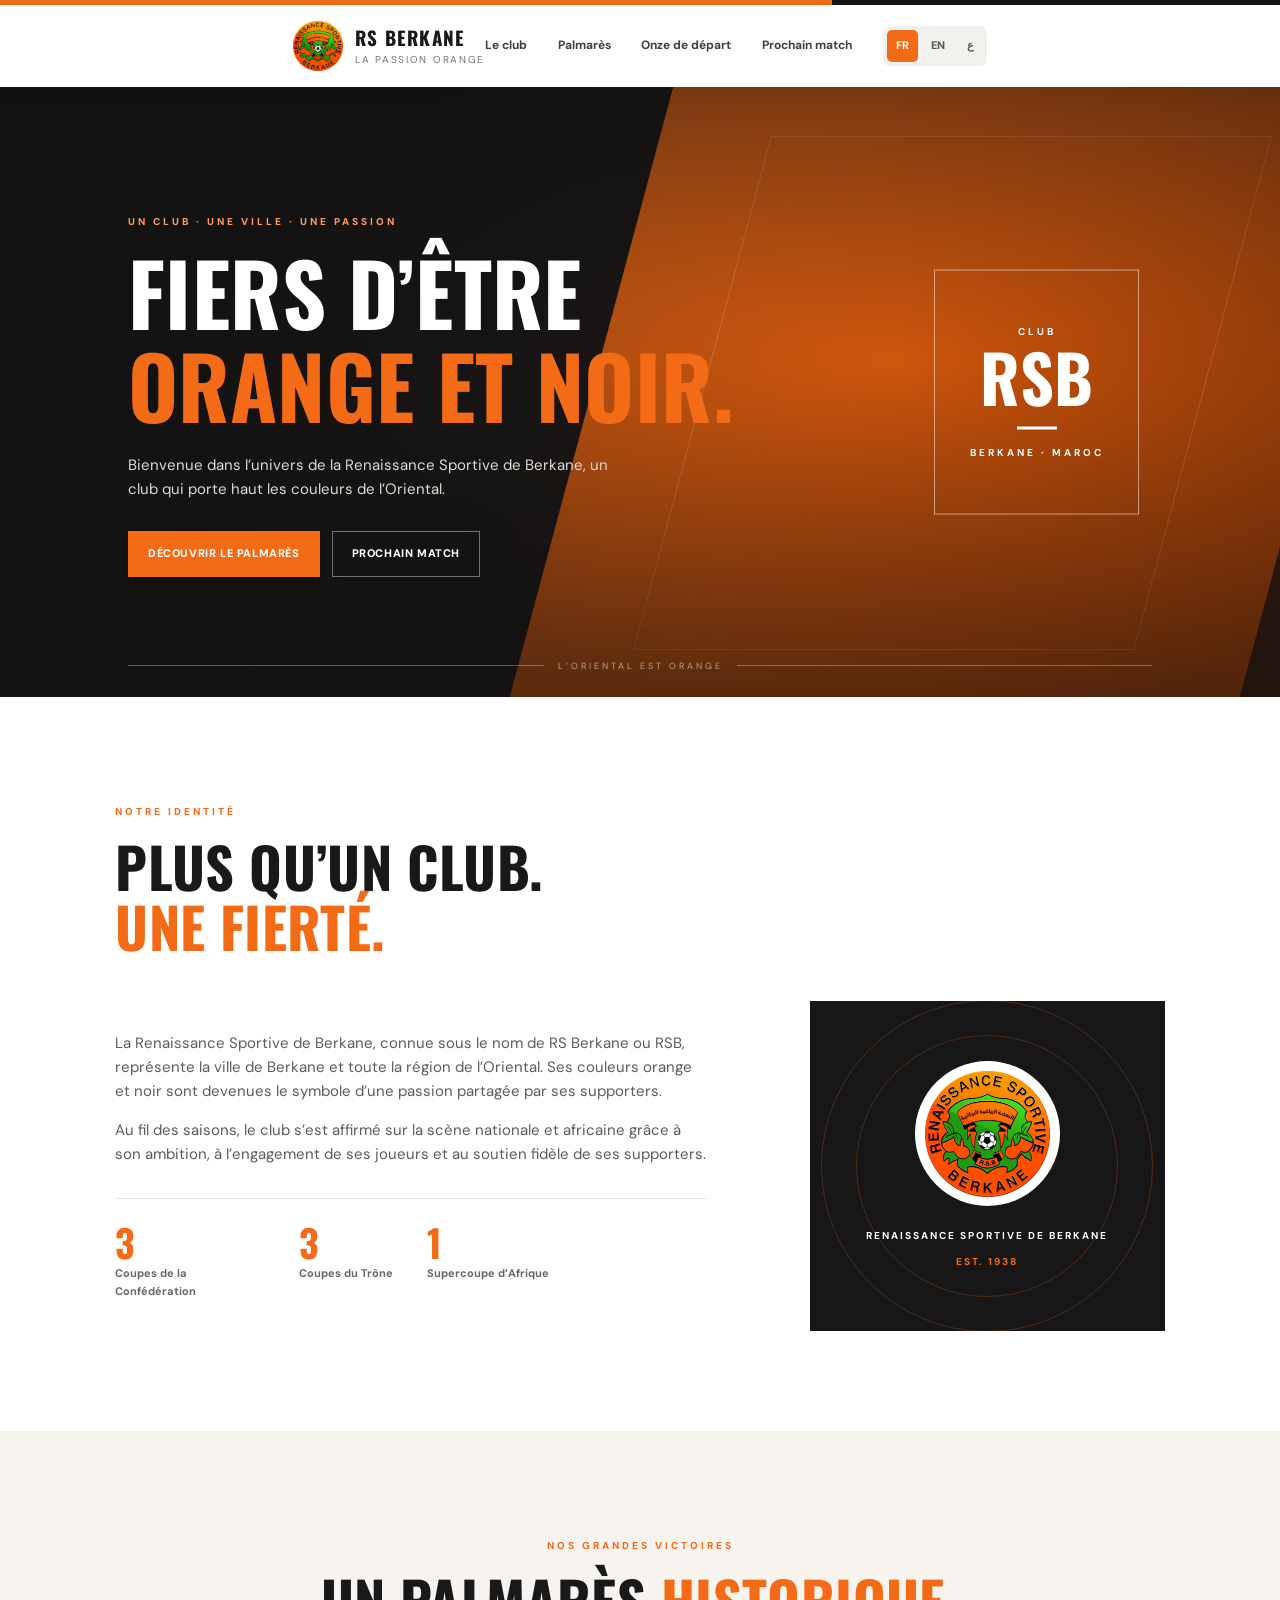
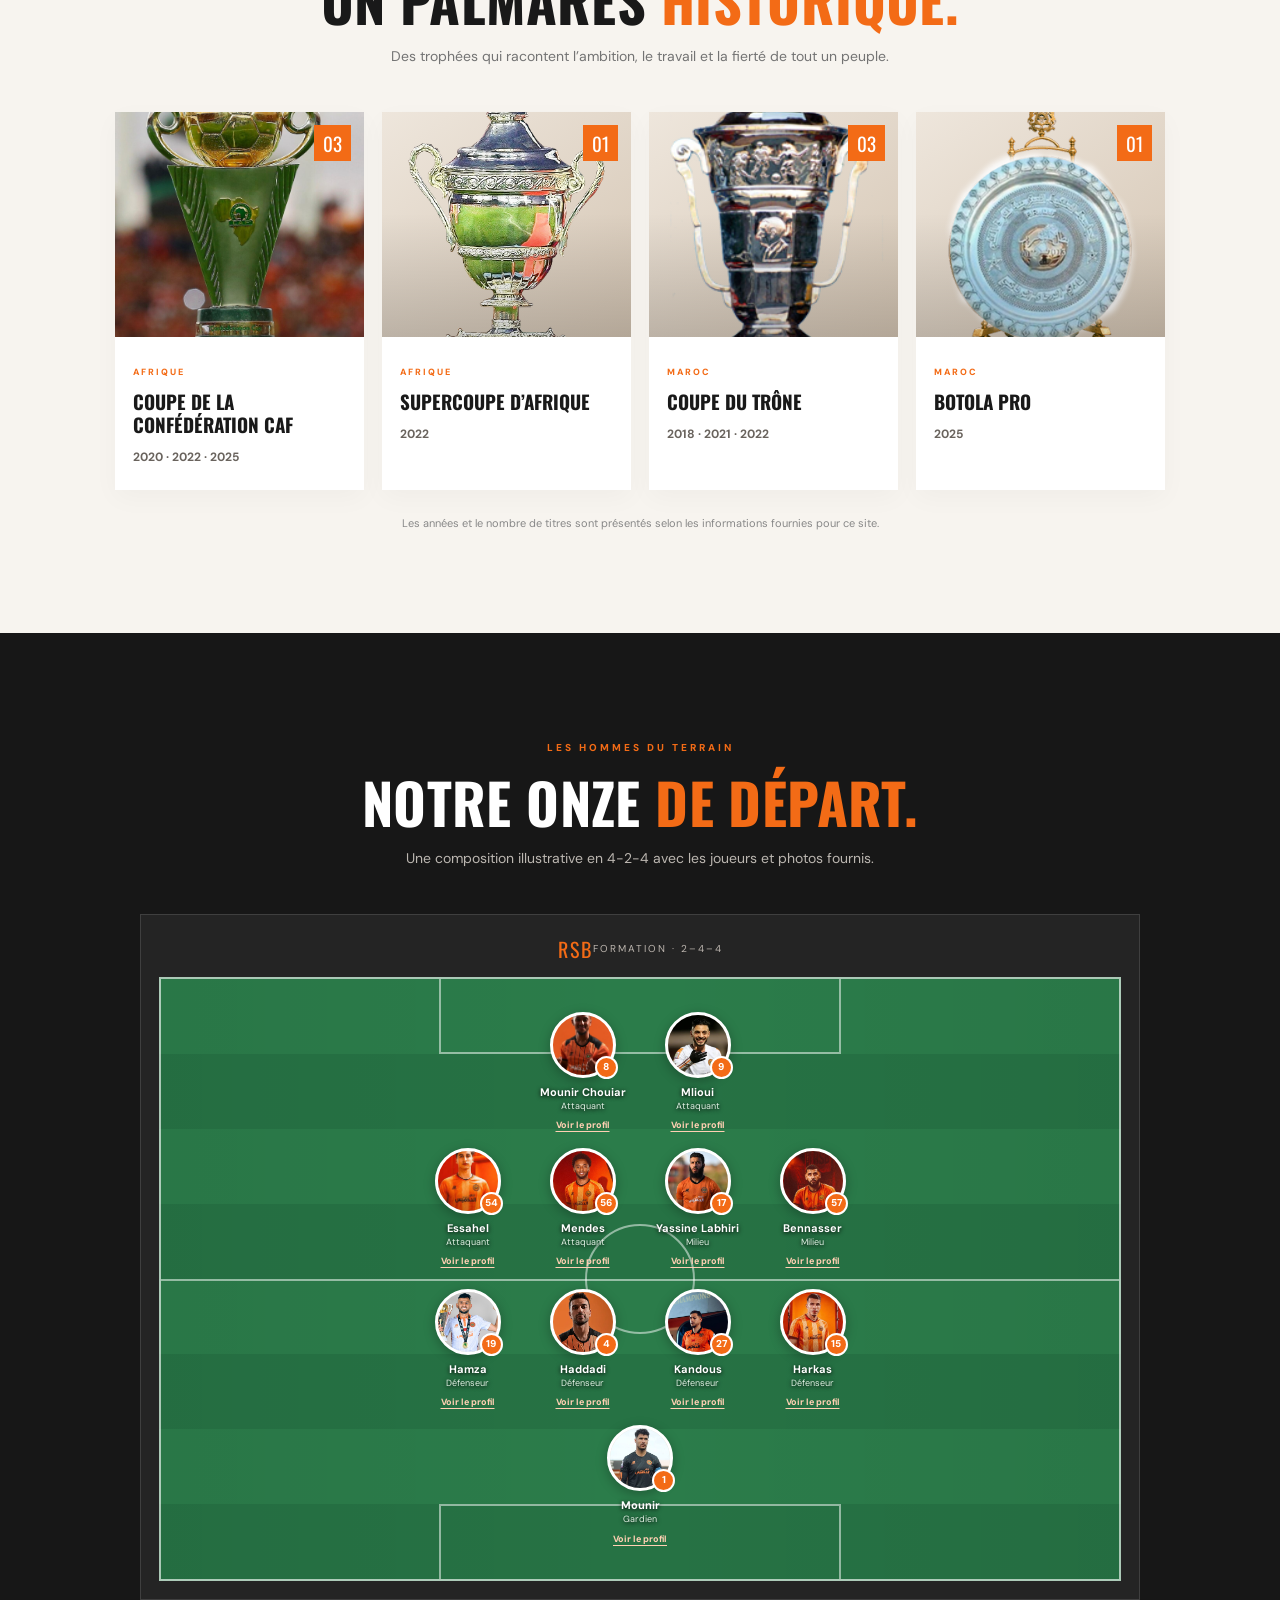
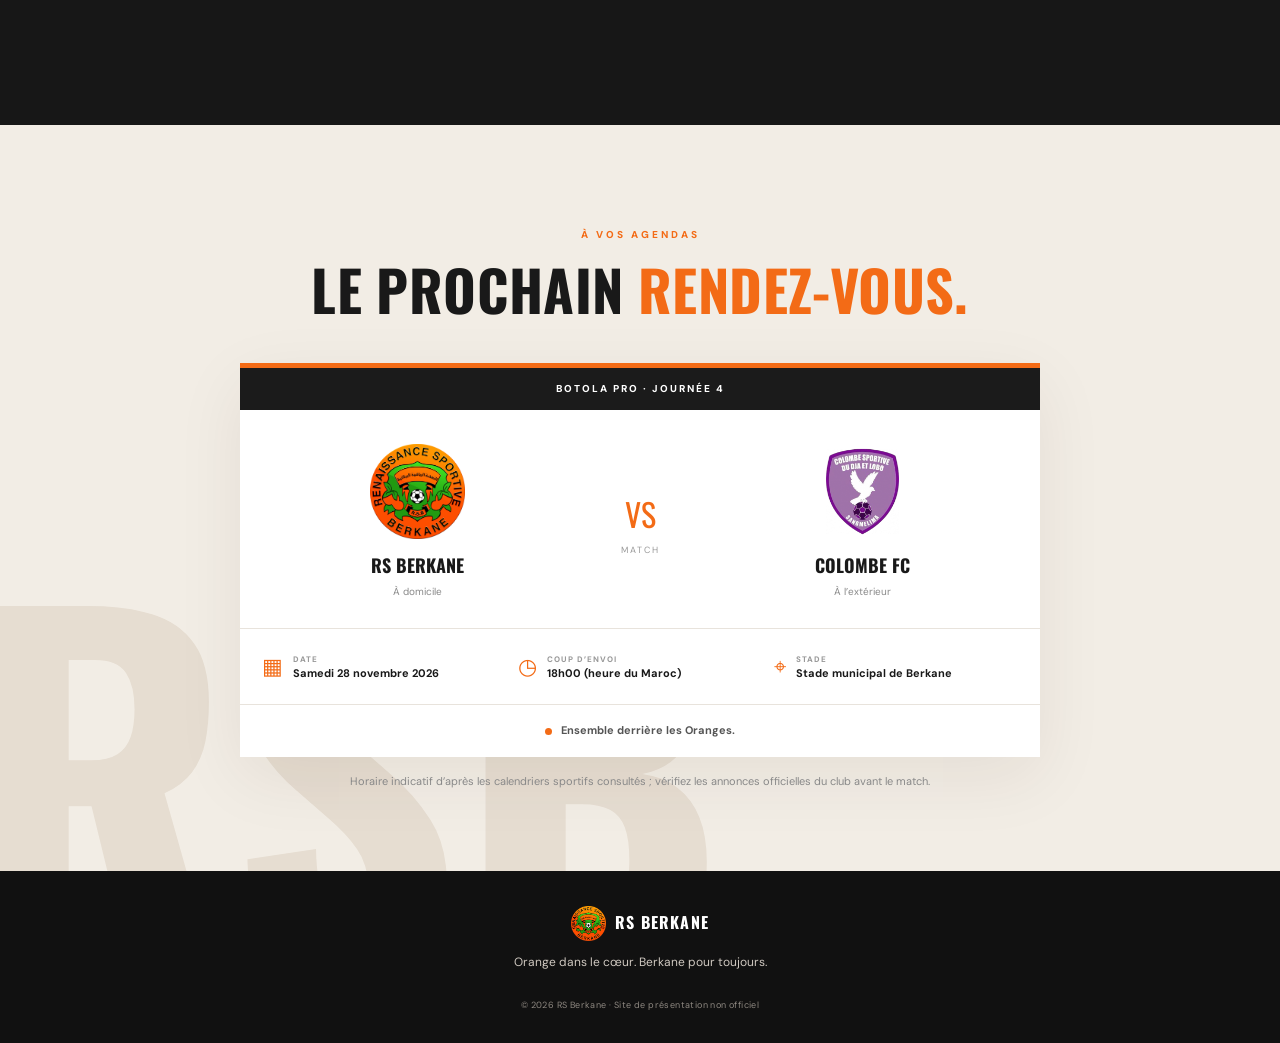
==== commit b11942a2: "Update index.html" ====
--- a/index.html
+++ b/index.html
@@ -151,8 +151,8 @@
           </div>
           <div class="match-vs"><span>VS</span><small data-i18n="match">MATCH</small></div>
           <div class="team">
-            <img src="images/zemmamra.jpeg" alt="Renaissance Zemamra" onerror="if(!this.dataset.triedFallback){this.dataset.triedFallback='1';this.src=this.src.replace('/images/','/')}else{this.classList.add('missing-image')}">
-            <strong data-i18n="zemmamra">Renaissance Zemamra</strong><small data-i18n="away">À l’extérieur</small>
+            <img src="Colombe_Sportive_logo.png" alt="Renaissance Zemamra" onerror="if(!this.dataset.triedFallback){this.dataset.triedFallback='1';this.src=this.src.replace('/images/','/')}else{this.classList.add('missing-image')}">
+            <strong data-i18n="zemmamra">Colombe FC</strong><small data-i18n="away">À l’extérieur</small>
           </div>
         </div>
         <div class="match-details">
--- a/style.css
+++ b/style.css
@@ -8,7 +8,7 @@
 a{color:inherit;text-decoration:none}
 button{font:inherit}
 .top-strip{height:5px;background:linear-gradient(90deg,var(--orange) 0 65%,#151515 65% 100%)}
-.site-header{height:82px;display:flex;align-items:center;justify-content:space-between;padding:0 clamp(20px,6vw,88px);background:#fff;position:sticky;top:0;z-index:20;box-shadow:0 3px 22px #0000000b}
+.site-header{height:82px;display:flex;align-items:center;justify-content:center;padding:0 clamp(20px,6vw,88px);background:#fff;position:sticky;top:0;z-index:20;box-shadow:0 3px 22px #0000000b}
 .brand{display:flex;align-items:center;gap:12px;min-width:180px}
 .brand-logo{width:50px;height:50px;object-fit:contain}
 .brand span{display:flex;flex-direction:column;line-height:1.2}
@@ -81,7 +81,7 @@
 .squad-section{background:#171717;color:#fff}
 .squad-section .section-heading p{color:#bcb7b1}
 .pitch-wrap{max-width:1000px;margin:auto;background:#242424;border:1px solid #ffffff1f;padding:18px}
-.pitch-label{display:flex;justify-content:space-between;align-items:center;font-size:10px;letter-spacing:2px;color:#bdb6af;margin-bottom:12px}
+.pitch-label{display:flex;justify-content:center;align-items:center;font-size:10px;letter-spacing:2px;color:#bdb6af;margin-bottom:12px}
 .pitch-label span:first-child{color:var(--orange);font-family:Oswald,sans-serif;font-size:20px}
 .pitch{min-height:580px;position:relative;overflow:hidden;background:repeating-linear-gradient(0deg,#267244 0px,#267244 75px,#2b7c4a 75px,#2b7c4a 150px);border:2px solid #ffffff9c;padding:28px 20px;display:flex;flex-direction:column;justify-content:space-between}
 .pitch:before{content:"";position:absolute;inset:0;background:linear-gradient(90deg,#0000000b,transparent 50%,#0000000b)}
@@ -89,7 +89,7 @@
 .center-circle{position:absolute;left:50%;top:50%;width:110px;height:110px;border:2px solid #ffffff80;border-radius:50%;transform:translate(-50%,-50%)}
 .penalty-box{position:absolute;left:29%;width:42%;height:75px;border:2px solid #ffffff80}
 .top-box{top:0;border-top:0}.bottom-box{bottom:0;border-bottom:0}
-.player-row{position:relative;z-index:1;display:flex;align-items:center;justify-content:space-around;gap:12px}
+ .player-row{position:relative;z-index:1;display:flex;align-items:center;justify-content:center;gap:0px}
 .player{width:115px;display:flex;flex-direction:column;align-items:center;text-align:center;min-width:0}
 .player-photo{position:relative;width:66px;height:66px;border-radius:50%;border:3px solid #fff;background:#ece4d9;box-shadow:0 3px 12px #0004;margin-bottom:7px}
 .player-photo img{width:100%;height:100%;border-radius:50%;object-fit:cover}
